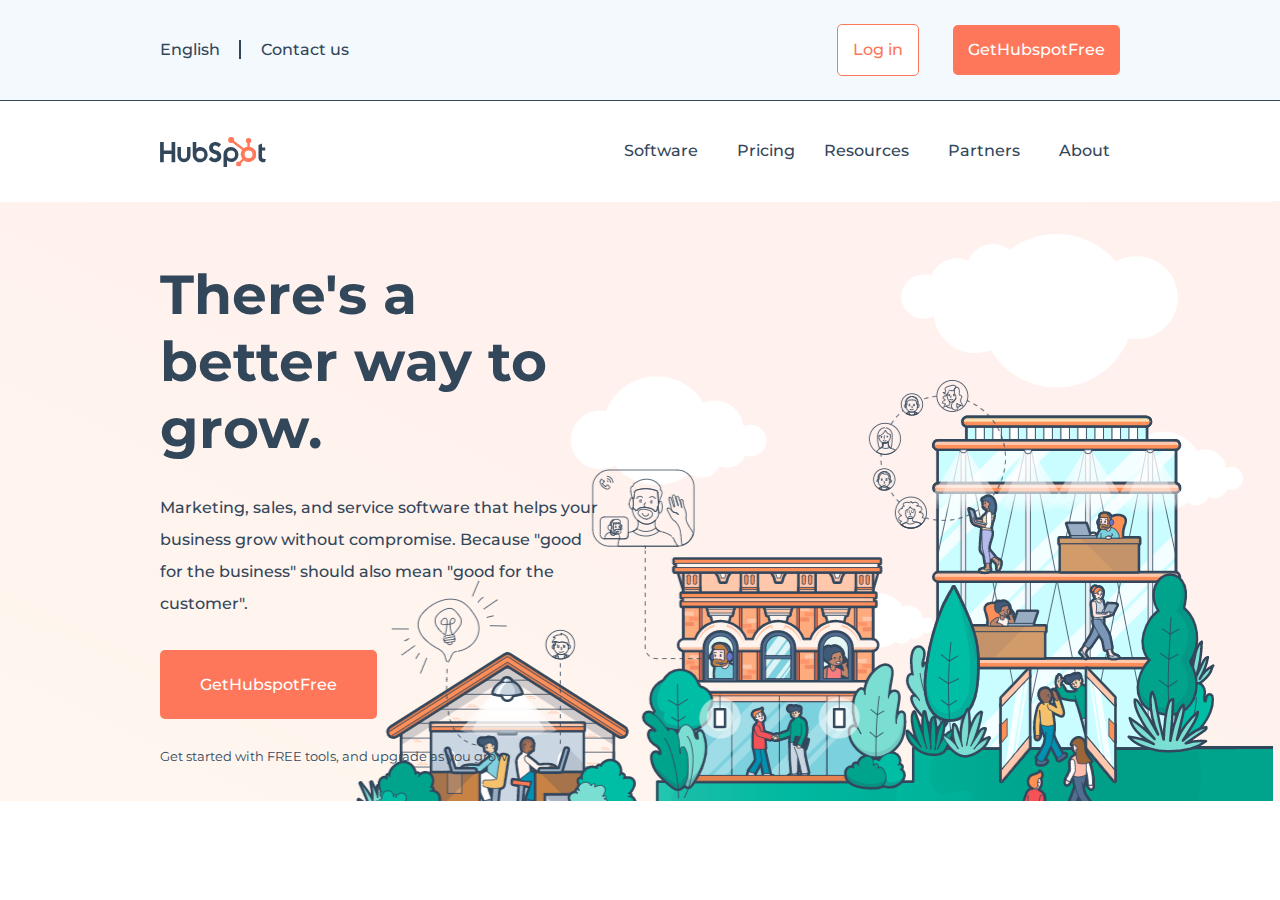
==== index.html @ 51d2eeda "complete jumbotron" ====
<!DOCTYPE html>
<html lang="en">
<head>
    <meta charset="UTF-8">
    <meta http-equiv="X-UA-Compatible" content="IE=edge">

    <!-- Google Fonts -->
    <link rel="preconnect" href="https://fonts.gstatic.com">
    <link href="https://fonts.googleapis.com/css2?family=Montserrat:wght@200;400;500;600;800&display=swap" rel="stylesheet">
    <!-- /Google Fonts -->
    <!-- Special Fonts -->
    <link rel="stylesheet" href="https://cdnjs.cloudflare.com/ajax/libs/font-awesome/5.15.3/css/all.min.css" integrity="sha512-iBBXm8fW90+nuLcSKlbmrPcLa0OT92xO1BIsZ+ywDWZCvqsWgccV3gFoRBv0z+8dLJgyAHIhR35VZc2oM/gI1w==" crossorigin="anonymous" />
    <!-- /Special Fonts -->

    <meta name="viewport" content="width=device-width, initial-scale=1.0">
    <title>Hubspot</title>
    <link rel="stylesheet" href="./assets/css/style.css">
</head>
<body>
    <!-- Site Header -->
    <header>
        <div class="topmenu">
            <div class="topmenu_nav container clearfix">
                <nav id="top_leftmenu">
                    <a href=""><span id="language"><i class="fas fa-globe-europe"></i> English <i class="fas fa-chevron-down"></i></span></a> 
                    <a href=""><span id="contact_us">Contact us</span></a> 
                </nav>

                <nav id="top_rightmenu">
                    <a href="#"><div class="search"><i id="search_icon" class="fas fa-search"></i></div></a> 
                    <a href="#"><div class="login btn_sm">Log in</div></a> 
                    <a href="#"><div class="trial btn_sm">GetHubspotFree</div></a> 
                </nav>
            </div>
        </div>

        <div class="main_menu">
            <div class="mainmenu_nav container clearfix">
                <nav id="logo">
                    <img src="./assets/img/logo.svg" alt="">
                </nav>

                <nav id="main_rightmenu">
                    <ul>
                        <li><a href="#">Software<i id="arrow" class="fas fa-chevron-down"></i></a></li>
                        <li><a href="#">Pricing</a></li>
                        <li><a href="#">Resources<i id="arrow" class="fas fa-chevron-down"></i></a></li>
                        <li><a href="#">Partners<i id="arrow" class="fas fa-chevron-down"></i></a></li>
                        <li><a href="#">About<i id="arrow" class="fas fa-chevron-down"></i></a></li>
                    </ul>
                </nav>
            </div>
        </div>

        <div class="jumbotron">
            <section class="jumbotron_section container">
                <div class="jumbotron_text">
                    <h1>There's a better way to grow.</h1>
                    <p class="fw_500">Marketing, sales, and service software that helps your business grow without compromise. Because "good for the business" should also mean "good for the customer".</p>
                    <a href="#"><div class="trial_btn btn_big">GetHubspotFree</div></a>
                    <div class="trial_text">Get started with FREE tools, and upgrade as you grow.</div> 
                </div>
            </section>
            
        </div>

    </header>
    <!-- /Site Header -->

    <!-- Site Main Content -->
    <main>

    </main>
    <!-- Site Main Content -->

    <!-- Site Footer -->
    <footer>

    </footer>
    <!-- /Site Footer -->

</body>
</html>
---- assets/css/style.css ----
/* Common Rules */

*{
    box-sizing: border-box;
    margin: 0;
    padding: 0;
    font-family: 'Montserrat', sans-serif;
    color: #33475b;
}

p{
    line-height: 2rem;
}

/* Utility Rules */

.clearfix::after{
    content:"";
    display: table;
    clear: both;
}

.container{
    width: 75%;
    margin: auto;
}

.btn_sm{
    border-radius: 5px;
    background-color: #fe775a;
    color: white;
    padding: 10px 15px;
    line-height: 30px;
}

.btn_big{
    border-radius: 5px;
    background-color: #fe775a;
    color: white;
    font-weight: 500;
    padding: 25px 40px;
    display: inline-block;
}

.mtb_20{
    margin: 20px 0;
}

.fw_500{
    font-weight: 500;
}
/* Header */
.topmenu{
    line-height: 100px;
    background-color: #f4f9fd;
    font-weight: 500;
    border-bottom: 1px solid #33475b;
}

.topmenu_nav nav{
    width: 50%;
    float: left;
}

#language{
    padding-right: 15px;
}

#contact_us{
    border-left: 2px solid #33475b;
    padding-left: 20px;
}

.login{
    background-color: white;
    border: 1px solid #fe775a;
    color: #fe775a;
}

#top_leftmenu a{
    text-decoration: none;
}

#search_icon{
    color: #00a4bd;
}

#top_rightmenu > a{
    display: inline-block;
    margin-left: 30px;
    text-decoration: none;
}

#top_rightmenu{
    text-align: right;
}


.main_menu{
    line-height: 100px;
    font-weight: 500;
}
#logo{
    width:30%;
    float: left;
}
#main_rightmenu{
    text-align: right;
    width: 70%;
    float: left;
}

#logo > img {
    vertical-align: middle;
}

#main_rightmenu > ul > li{
    list-style-type: none;
    display: inline-block;
}

#main_rightmenu > ul > li a{
    text-decoration: none;
    margin-left: 25px;
}

#arrow{
    margin-left: 10px;
}


.jumbotron{
    height: 600px;
    background-image: url('../img/jumbotron.png');
    background-position: 105% 0;
    background-repeat: no-repeat;
    background-color: #fff2ee;
    position: relative
}

.jumbotron_text{
    width: 35%;
    position: absolute;
    top: 10%;
}

h1{
    font-size: 55px;
    margin-bottom: 30px;
}

.trial_btn{
    margin: 30px 0;
}

.trial_text{
    font-size: 0.8rem;
    font-weight: 400;
}

/* Main */

/* Footer */
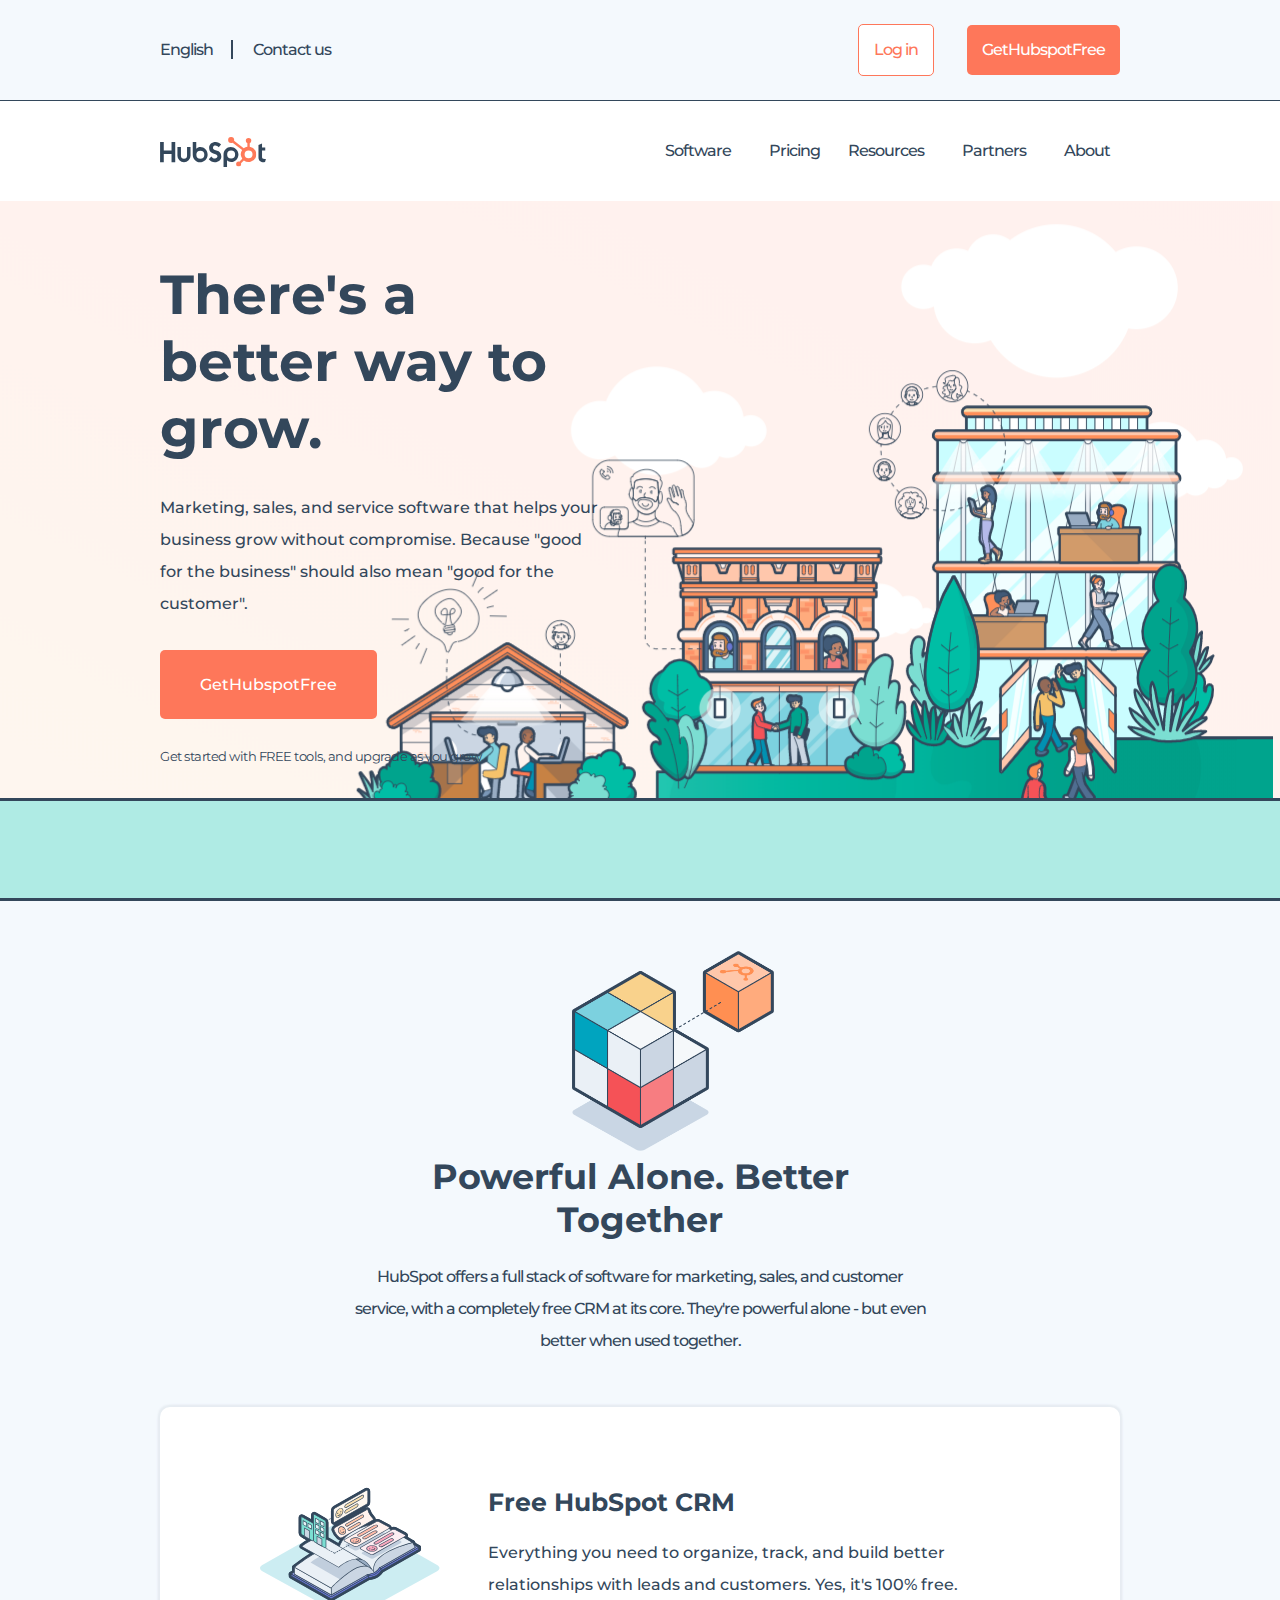
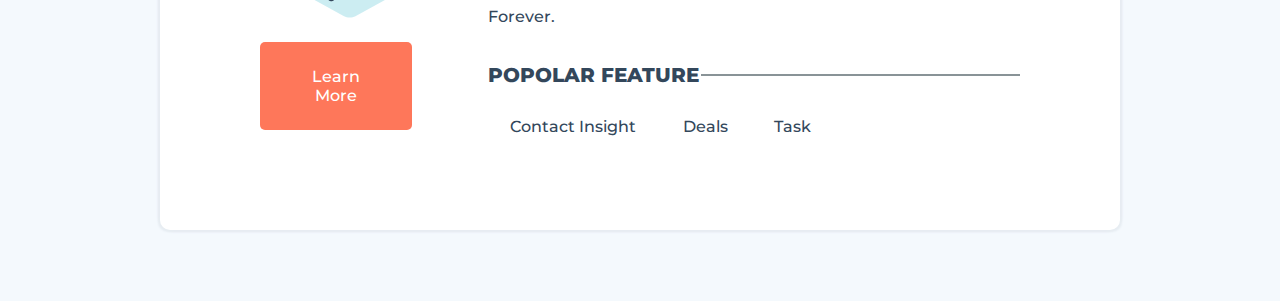
==== commit 63320bcf: "Complete CRM section" ====
--- a/index.html
+++ b/index.html
@@ -19,28 +19,28 @@
 <body>
     <!-- Site Header -->
     <header>
-        <div class="topmenu">
+        <nav class="topmenu fw_500 ls_-1">
             <div class="topmenu_nav container clearfix">
-                <nav id="top_leftmenu">
+                <div id="top_leftmenu">
                     <a href=""><span id="language"><i class="fas fa-globe-europe"></i> English <i class="fas fa-chevron-down"></i></span></a> 
                     <a href=""><span id="contact_us">Contact us</span></a> 
-                </nav>
+                </div>
 
-                <nav id="top_rightmenu">
+                <div id="top_rightmenu">
                     <a href="#"><div class="search"><i id="search_icon" class="fas fa-search"></i></div></a> 
                     <a href="#"><div class="login btn_sm">Log in</div></a> 
                     <a href="#"><div class="trial btn_sm">GetHubspotFree</div></a> 
-                </nav>
+                </div>
             </div>
-        </div>
+        </nav>
 
-        <div class="main_menu">
+        <nav class="main_menu">
             <div class="mainmenu_nav container clearfix">
-                <nav id="logo">
-                    <img src="./assets/img/logo.svg" alt="">
-                </nav>
+                <div id="logo">
+                    <a href=""><img src="./assets/img/logo.svg" alt=""></a> 
+                </div>
 
-                <nav id="main_rightmenu">
+                <div id="main_rightmenu">
                     <ul>
                         <li><a href="#">Software<i id="arrow" class="fas fa-chevron-down"></i></a></li>
                         <li><a href="#">Pricing</a></li>
@@ -48,9 +48,9 @@
                         <li><a href="#">Partners<i id="arrow" class="fas fa-chevron-down"></i></a></li>
                         <li><a href="#">About<i id="arrow" class="fas fa-chevron-down"></i></a></li>
                     </ul>
-                </nav>
+                </div>
             </div>
-        </div>
+        </nav>
 
         <div class="jumbotron">
             <section class="jumbotron_section container">
@@ -61,15 +61,38 @@
                     <div class="trial_text">Get started with FREE tools, and upgrade as you grow.</div> 
                 </div>
             </section>
-            
         </div>
-
+        <div id="separator"></div>
     </header>
     <!-- /Site Header -->
 
     <!-- Site Main Content -->
-    <main>
+    <main class="clearfix">
+        <section id="top_maincontent" class="container">
+            <img src="./assets/img/cube.webp" alt="cubi">
+            <h2>Powerful Alone. Better Together</h2>
+            <p class="fw_500 mtb_20 ls_-1">HubSpot offers a full stack of software for marketing, sales, and customer service, with a completely free CRM at its core. They're powerful alone - but even better when used together.</p>
+        </section>
 
+        <section id="crm" class="container clearfix mtb_50 box_shadow">
+            <div id="left_crm">
+                <img src="./assets/img/book.svg" alt="">
+                <div class="btn_big mtb_20">Learn More</div>
+            </div>
+            <div id="right_crm">
+                <h3>Free HubSpot CRM</h3>
+                <p class="mtb_20 fw_500">Everything you need to organize, track, and build better relationships with leads and customers. Yes, it's 100% free. Forever.</p>
+                <div id="popolar_feature" class="clearfix">
+                    <span id="popolar_text">popolar feature</span>
+                    <div id="popolar_line"></div>
+                </div>
+                <ul>
+                    <li class="checkbox">Contact Insight</li>
+                    <li class="checkbox">Deals</li>
+                    <li class="checkbox">Task</li>
+                </ul>
+            </div>
+        </section>
     </main>
     <!-- Site Main Content -->
 
--- a/assets/css/style.css
+++ b/assets/css/style.css
@@ -43,21 +43,59 @@
 }
 
 .mtb_20{
-    margin: 20px 0;
+    margin: 20px auto;
+}
+
+.mtb_50{
+    margin: 50px auto;
 }
 
 .fw_500{
     font-weight: 500;
 }
+
+.ls_-1{
+    letter-spacing: -1px;
+}
+
+.box_shadow{
+    box-shadow: 2px 2px 2px #e7edf2,
+                -2px -2px 2px #e7edf2,
+                2px -2px 2px #e7edf2,
+                -2px 2px 2px #e7edf2;
+}
+
+h1{
+    font-size: 55px;
+    margin-bottom: 30px;
+}
+
+h2{
+    font-size: 35px;
+}
+
+h3{
+    font-size: 25px;
+}
+
+.trial_btn{
+    margin: 30px 0;
+}
+
+.trial_text{
+    font-size: 0.8rem;
+    font-weight: 400;
+    letter-spacing: -0.5px;
+}
+
 /* Header */
 .topmenu{
     line-height: 100px;
     background-color: #f4f9fd;
-    font-weight: 500;
     border-bottom: 1px solid #33475b;
 }
 
-.topmenu_nav nav{
+.topmenu_nav > div{
     width: 50%;
     float: left;
 }
@@ -99,6 +137,7 @@
 .main_menu{
     line-height: 100px;
     font-weight: 500;
+    letter-spacing: -1px;
 }
 #logo{
     width:30%;
@@ -110,7 +149,7 @@
     float: left;
 }
 
-#logo > img {
+#logo > a > img {
     vertical-align: middle;
 }
 
@@ -132,10 +171,11 @@
 .jumbotron{
     height: 600px;
     background-image: url('../img/jumbotron.png');
-    background-position: 105% 0;
+    background-position: 105% 10%;
     background-repeat: no-repeat;
     background-color: #fff2ee;
-    position: relative
+    position: relative;
+    border-bottom: 3px solid #33475b;
 }
 
 .jumbotron_text{
@@ -144,20 +184,84 @@
     top: 10%;
 }
 
-h1{
-    font-size: 55px;
-    margin-bottom: 30px;
-}
-
-.trial_btn{
-    margin: 30px 0;
-}
-
-.trial_text{
-    font-size: 0.8rem;
-    font-weight: 400;
+#separator{
+    height: 100px;
+    background-color: #afebe4;
+    border-bottom: 3px solid #33475b;
 }
 
 /* Main */
-
+main{
+    background-color: #f4f9fd;
+    height: 1000px;
+    padding: 50px 0;
+}
+
+#top_maincontent{
+    text-align:center;
+    width: 45%;
+}
+
+#top_maincontent img{
+    height: 200px;
+}
+#crm{
+    background-color: white;
+    border-radius: 10px;
+    padding: 80px 100px;
+}
+
+#left_crm{
+    width: 20%;
+    text-align: center;
+    float: left;
+}
+
+#left_crm img{
+    width: 180px;
+}
+
+#right_crm{
+    width: 70%;
+    float: left;
+    margin-left: 10%;
+}
+
+#popolar_feature{
+    position: relative;
+    margin-top: 30px;
+}
+
+#popolar_text{
+    width: 40%;
+    float: left;
+    text-transform: uppercase;
+    font-weight: 800;
+    font-size: 20px;
+}
+
+#popolar_line{
+    width: 60%;
+    position: absolute;
+    right: 0;
+    top: 50%;
+    transform: translateY(-50%);
+    border-bottom: 2px solid #899397;
+}
+
+#right_crm > ul > li{
+    display: inline-block;
+    list-style-type: none;
+    margin: 30px 20px 0 0;
+    font-weight: 500;
+}
+
+
+.checkbox::before{
+    content:"\f058";
+    font-family: "Font Awesome 5 Free";
+    font-weight: 900;
+    color: #fe775a;
+    margin-right: 10px;
+}
 /* Footer */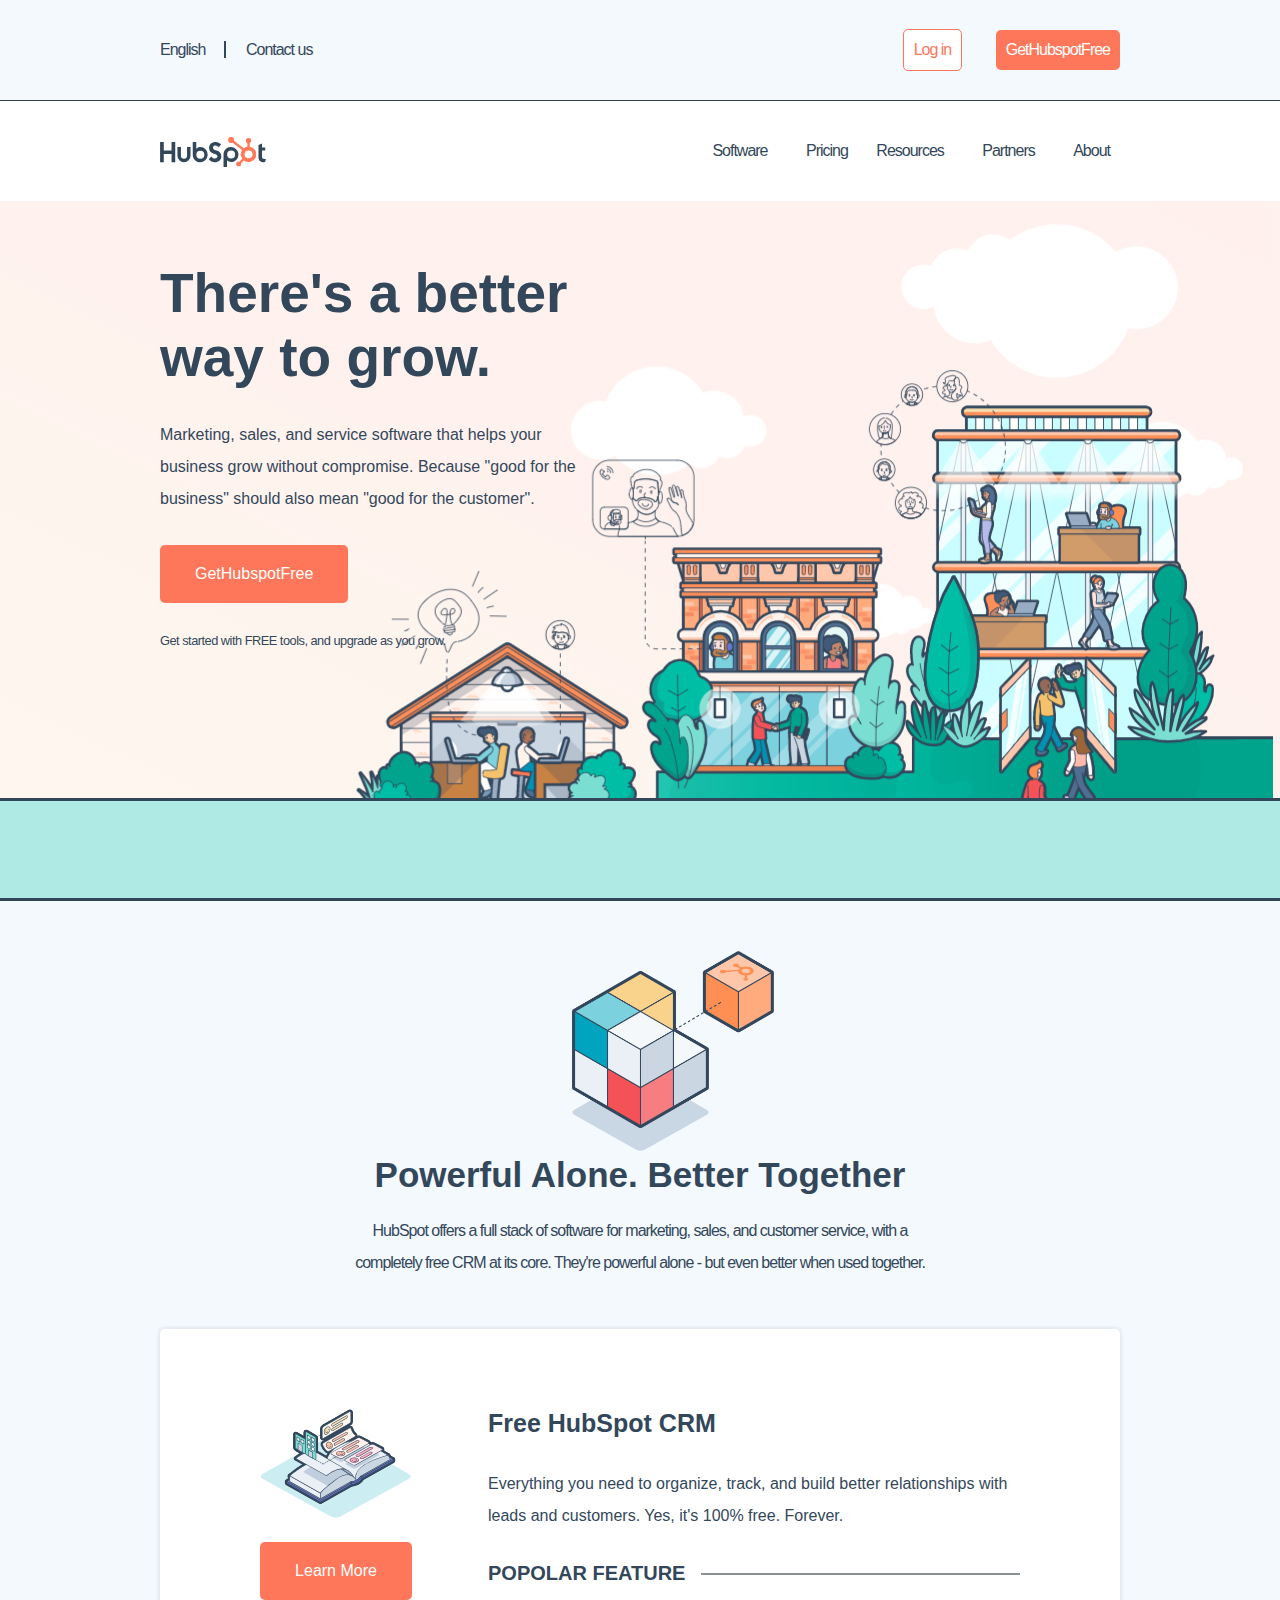
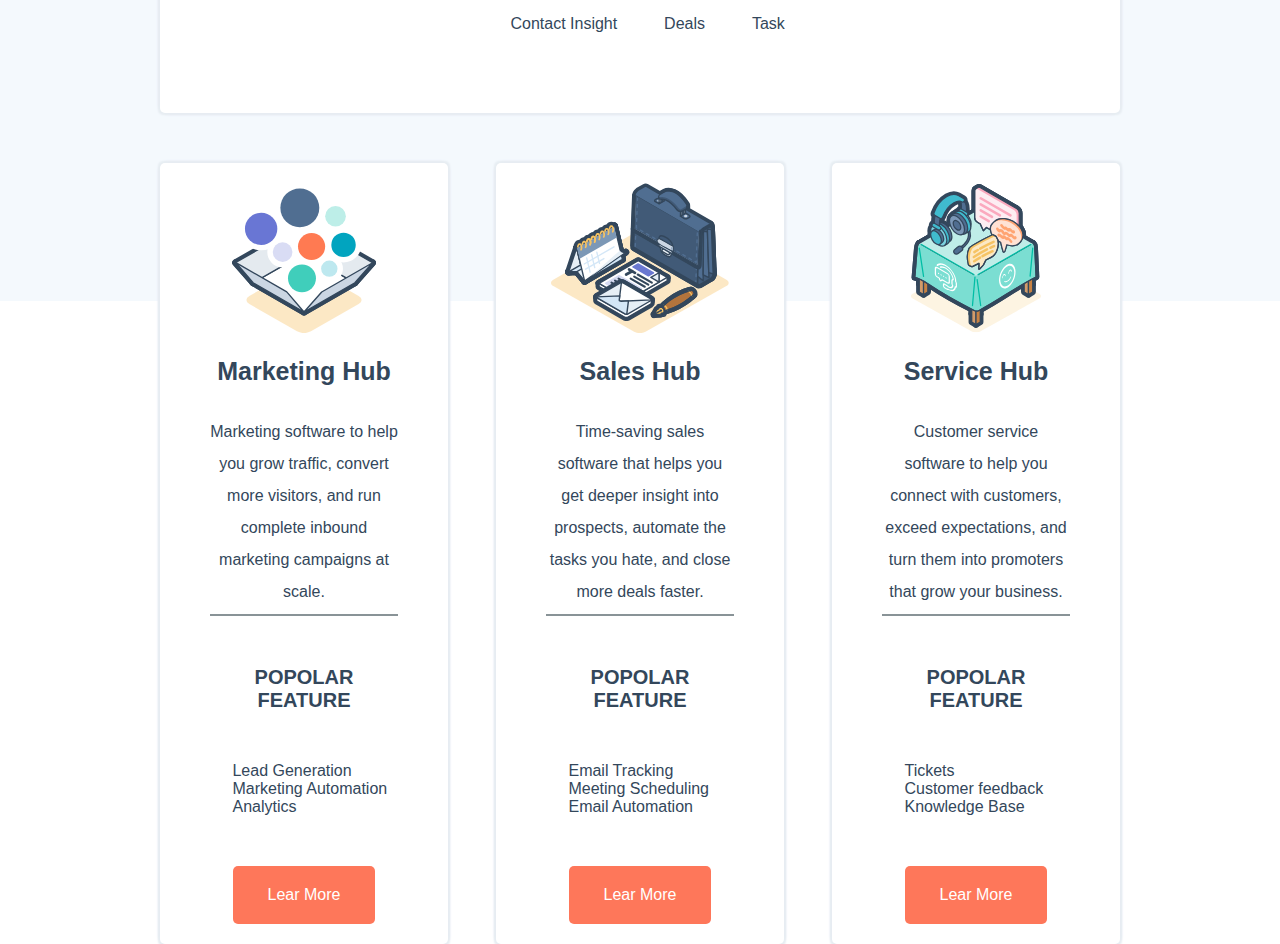
==== commit de8e43e5: "Complete CRM features" ====
--- a/index.html
+++ b/index.html
@@ -15,6 +15,7 @@
     <meta name="viewport" content="width=device-width, initial-scale=1.0">
     <title>Hubspot</title>
     <link rel="stylesheet" href="./assets/css/style.css">
+    <link rel="icon" href="./assets/img/HubSpot-Inversed-Favicon.webp" />
 </head>
 <body>
     <!-- Site Header -->
@@ -83,14 +84,53 @@
                 <h3>Free HubSpot CRM</h3>
                 <p class="mtb_20 fw_500">Everything you need to organize, track, and build better relationships with leads and customers. Yes, it's 100% free. Forever.</p>
                 <div id="popolar_feature" class="clearfix">
-                    <span id="popolar_text">popolar feature</span>
-                    <div id="popolar_line"></div>
+                    <div id="popolar_text" class="popolar_text_style">popolar feature</div>                    <div id="popolar_line"></div>
                 </div>
                 <ul>
                     <li class="checkbox">Contact Insight</li>
                     <li class="checkbox">Deals</li>
                     <li class="checkbox">Task</li>
                 </ul>
+            </div>
+        </section>
+
+        <section id="crm_features" class="container clearfix">
+            <div class="column3 box_shadow">
+                <img src="./assets/img/buble.svg" alt="">
+                <h3>Marketing Hub</h3>
+                <p class="fw_500">Marketing software to help you grow traffic, convert more visitors, and run complete inbound marketing campaigns at scale.</p>
+                <div class="popolar_text_style mtb_50">popolar feature</div>
+                <ul>
+                    <li class="checkbox">Lead Generation</li>
+                    <li class="checkbox">Marketing Automation</li>
+                    <li class="checkbox">Analytics</li>
+                </ul>
+                <div class="btn_big mt_50">Lear More</div>
+            </div>
+
+            <div class="column3 box_shadow">
+                <img src="./assets/img/office.svg" alt="">
+                <h3>Sales Hub</h3>
+                <p class="fw_500">Time-saving sales software that helps you get deeper insight into prospects, automate the tasks you hate, and close more deals faster.</p>
+                <div class="popolar_text_style mtb_50">popolar feature</div>
+                <ul>
+                    <li class="checkbox">Email Tracking</li>
+                    <li class="checkbox">Meeting Scheduling</li>
+                    <li class="checkbox">Email Automation</li>
+                </ul>
+                <div class="btn_big mt_50">Lear More</div>
+
+            </div><div class="column3 box_shadow">
+                <img src="./assets/img/table.svg" alt="">
+                <h3>Service Hub</h3>
+                <p class="fw_500">Customer service software to help you connect with customers, exceed expectations, and turn them into promoters that grow your business.</p>
+                <div class="popolar_text_style mtb_50">popolar feature</div>
+                <ul>
+                    <li class="checkbox">Tickets</li>
+                    <li class="checkbox">Customer feedback</li>
+                    <li class="checkbox">Knowledge Base</li>
+                </ul>
+                <div class="btn_big mt_50">Lear More</div>
             </div>
         </section>
     </main>
--- a/assets/css/style.css
+++ b/assets/css/style.css
@@ -4,12 +4,13 @@
     box-sizing: border-box;
     margin: 0;
     padding: 0;
-    font-family: 'Montserrat', sans-serif;
+    font-family: Arial, Helvetica, sans-serif;
     color: #33475b;
 }
 
 p{
     line-height: 2rem;
+    font-weight: 400;
 }
 
 /* Utility Rules */
@@ -29,8 +30,8 @@
     border-radius: 5px;
     background-color: #fe775a;
     color: white;
-    padding: 10px 15px;
-    line-height: 30px;
+    padding: 10px;
+    line-height: 20px;
 }
 
 .btn_big{
@@ -38,7 +39,7 @@
     background-color: #fe775a;
     color: white;
     font-weight: 500;
-    padding: 25px 40px;
+    padding: 20px 35px;
     display: inline-block;
 }
 
@@ -48,6 +49,10 @@
 
 .mtb_50{
     margin: 50px auto;
+}
+
+.mt_50{
+    margin-top: 50px;
 }
 
 .fw_500{
@@ -76,6 +81,7 @@
 
 h3{
     font-size: 25px;
+    margin-bottom: 30px;
 }
 
 .trial_btn{
@@ -86,6 +92,14 @@
     font-size: 0.8rem;
     font-weight: 400;
     letter-spacing: -0.5px;
+}
+
+.checkbox::before{
+    content:"\f058";
+    font-family: "Font Awesome 5 Free";
+    font-weight: 900;
+    color: #fe775a;
+    margin-right: 10px;
 }
 
 /* Header */
@@ -207,7 +221,7 @@
 }
 #crm{
     background-color: white;
-    border-radius: 10px;
+    border-radius: 5px;
     padding: 80px 100px;
 }
 
@@ -218,7 +232,7 @@
 }
 
 #left_crm img{
-    width: 180px;
+    width: 150px;
 }
 
 #right_crm{
@@ -235,6 +249,9 @@
 #popolar_text{
     width: 40%;
     float: left;
+}
+
+.popolar_text_style{
     text-transform: uppercase;
     font-weight: 800;
     font-size: 20px;
@@ -256,12 +273,33 @@
     font-weight: 500;
 }
 
-
-.checkbox::before{
-    content:"\f058";
-    font-family: "Font Awesome 5 Free";
-    font-weight: 900;
-    color: #fe775a;
-    margin-right: 10px;
-}
+.column3{
+    width: 30%;
+    background-color: white;
+    float: left;
+    border-radius: 5px;
+    padding: 20px 50px;
+    text-align: center;
+}
+
+.column3:nth-child(2){
+    margin: 0 5%;
+}
+
+.column3 img {
+    height: 150px;
+    margin-bottom: 20px;
+}
+
+.column3 p {
+    height: 200px;
+    vertical-align: top;
+    border-bottom: 2px solid #899397;
+}
+
+.column3 > ul > li{
+    list-style-type: none;
+    text-align: left;
+}
+
 /* Footer */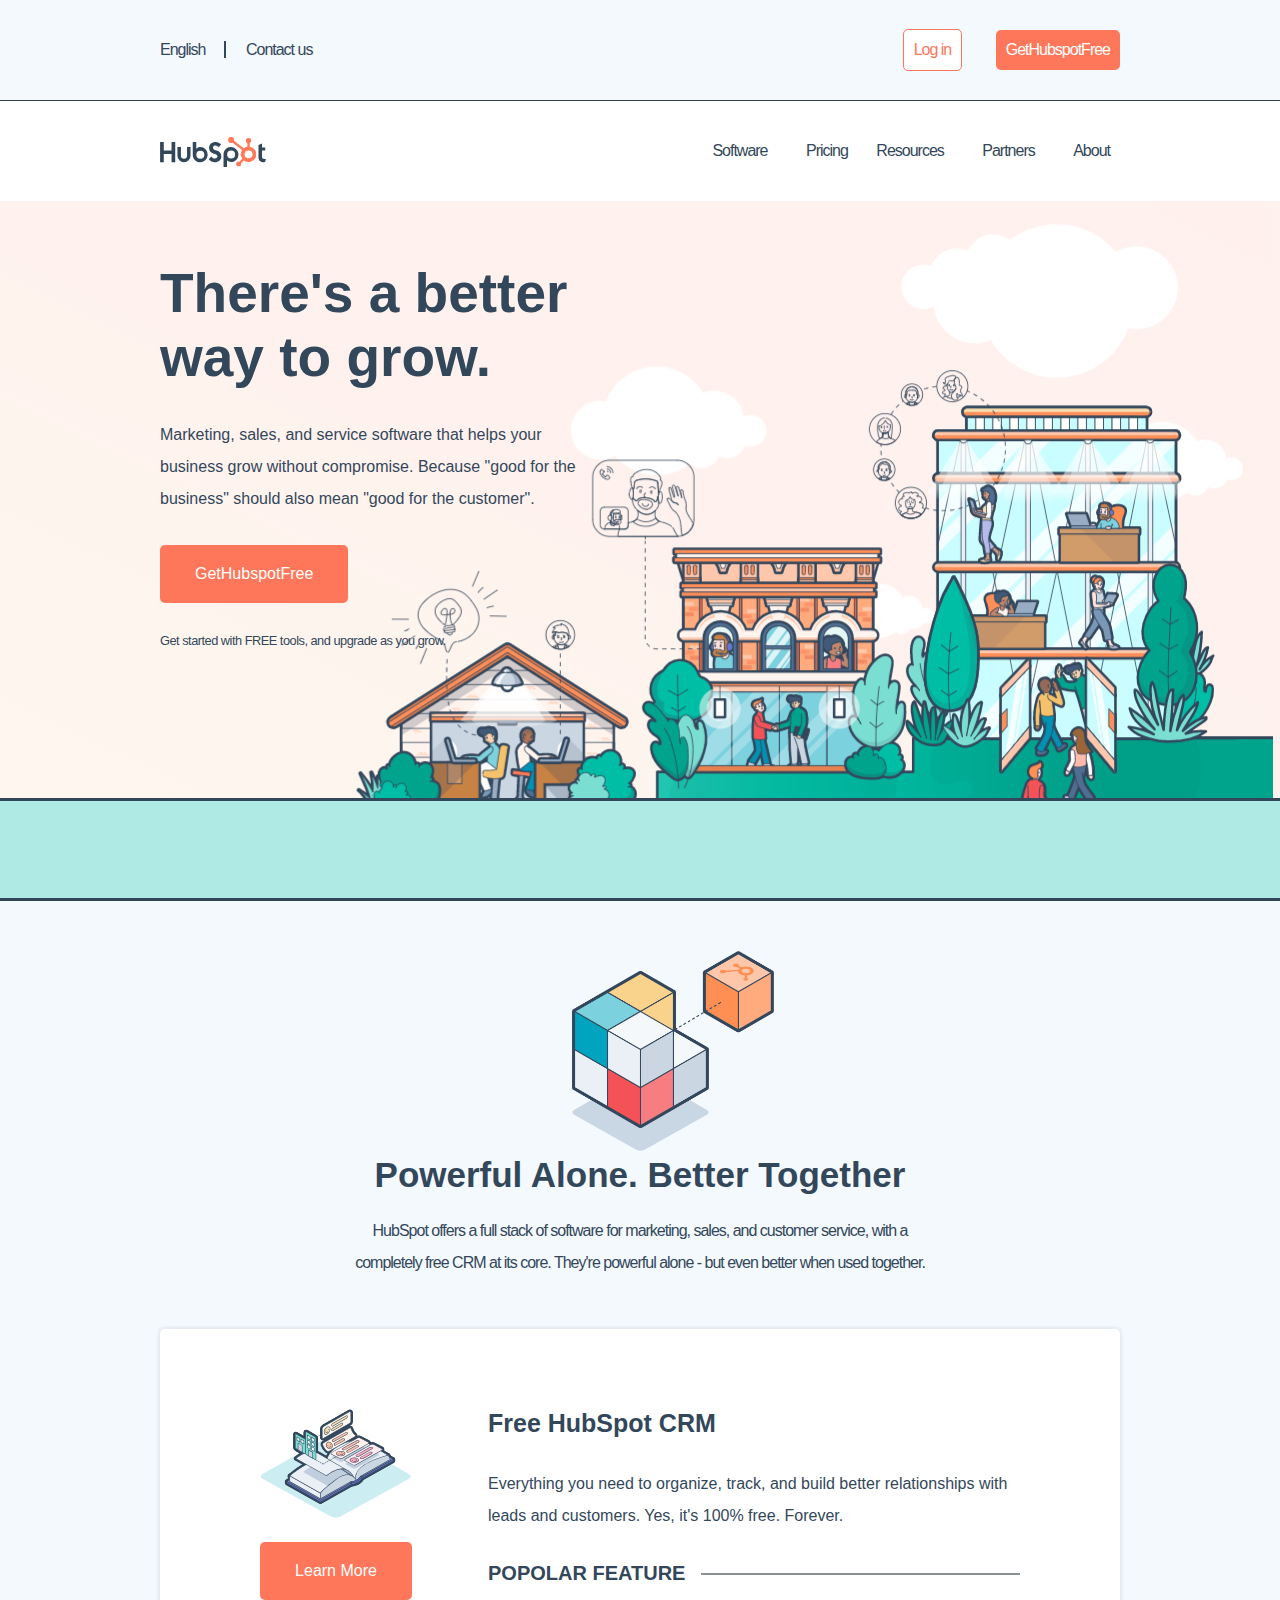
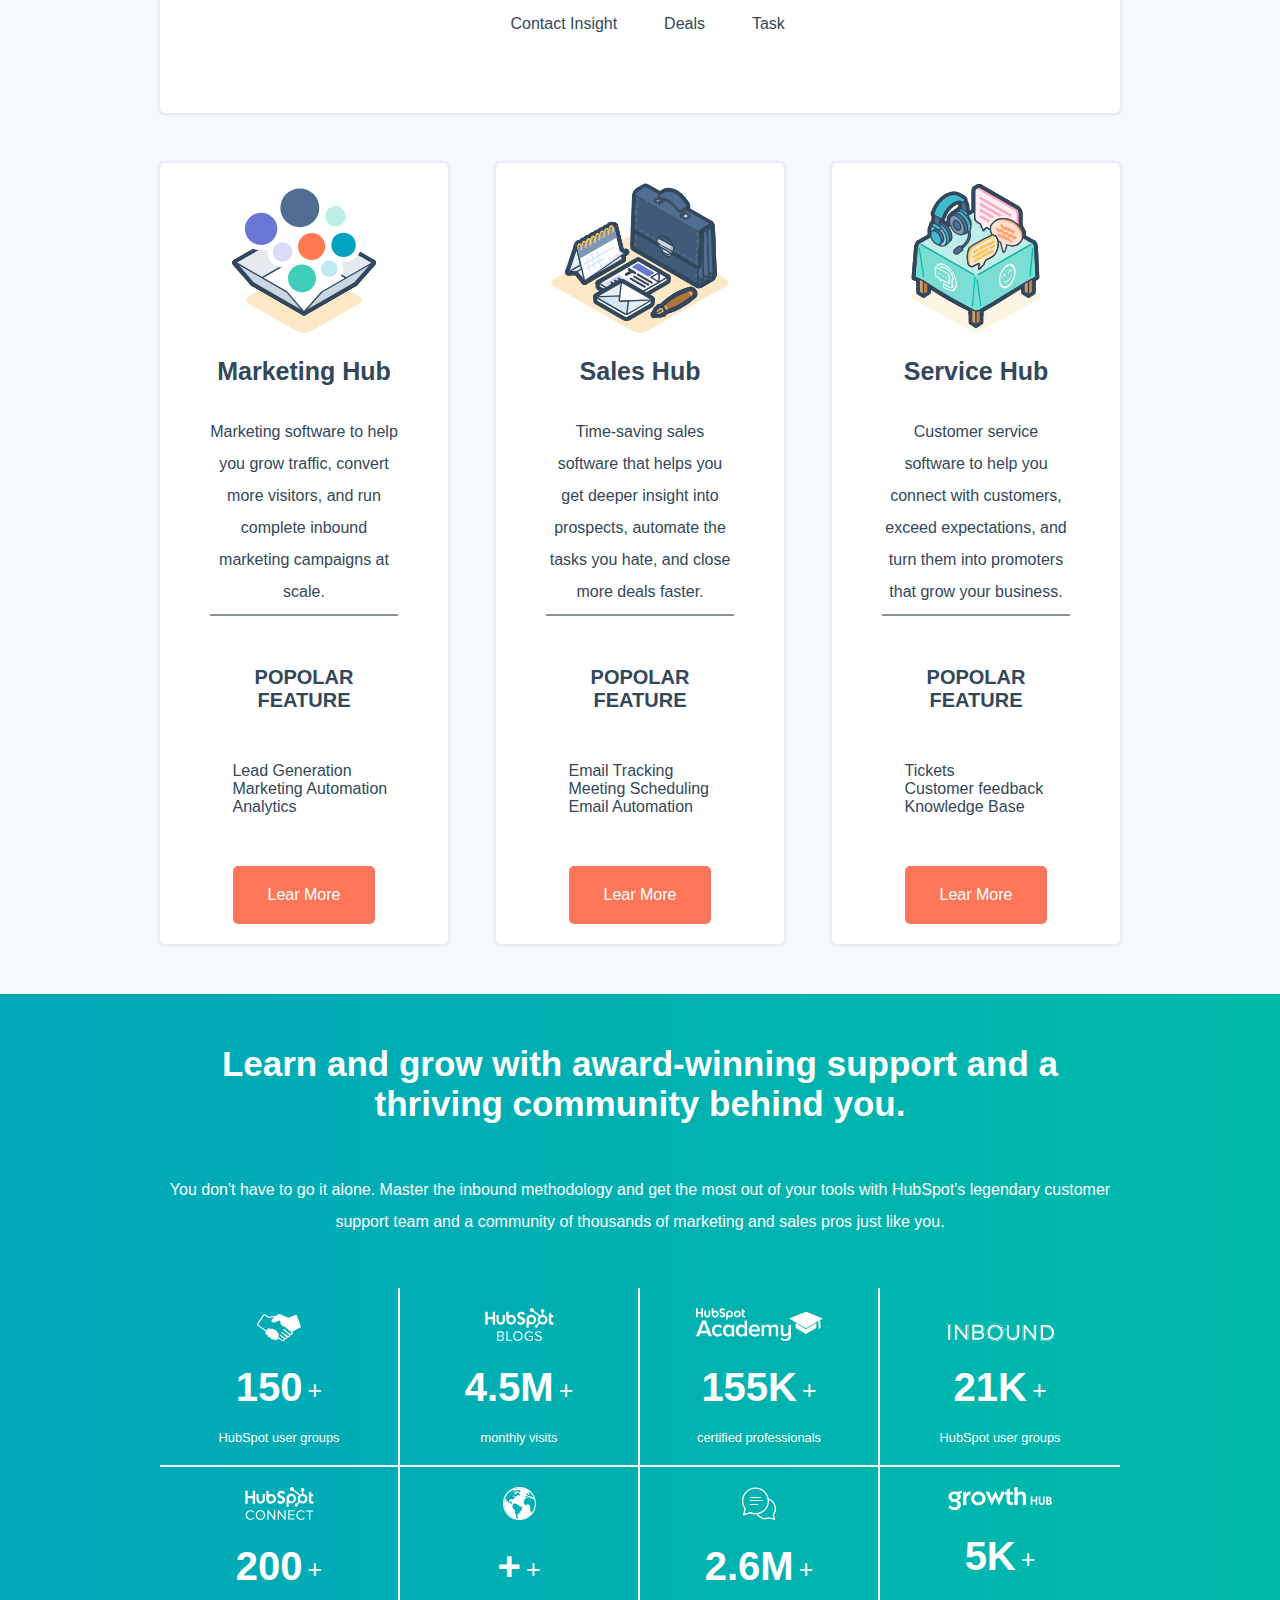
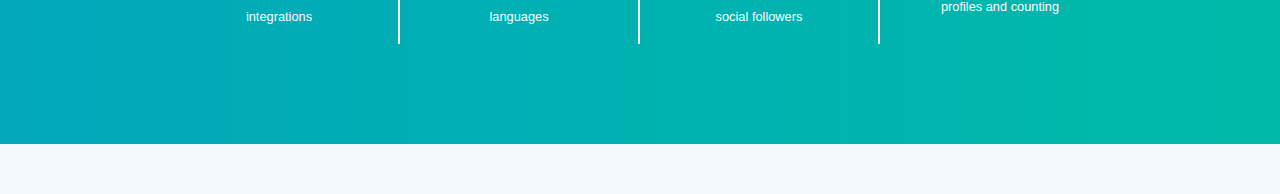
==== commit d50808eb: "Complete blu section" ====
--- a/index.html
+++ b/index.html
@@ -94,7 +94,8 @@
             </div>
         </section>
 
-        <section id="crm_features" class="container clearfix">
+        <!-- Sezione 3 colonne -->
+        <section id="crm_features" class="container clearfix mtb_20">
             <div class="column3 box_shadow">
                 <img src="./assets/img/buble.svg" alt="">
                 <h3>Marketing Hub</h3>
@@ -133,6 +134,68 @@
                 <div class="btn_big mt_50">Lear More</div>
             </div>
         </section>
+        <!-- /Sezione 3 colonne -->
+
+        <!-- Sezione sfondo blu -->
+        <section id="blu_section" class="clearfix mt_50">
+            <div class="container">
+                <h2>Learn and grow with award-winning support and a thriving community behind you.</h2>
+                <p class="mtb_50">You don't have to go it alone. Master the inbound methodology and get the most out of your tools with HubSpot's legendary customer support team and a community of thousands of marketing and sales pros just like you.</p>
+                
+                <section id="datas_row1" class="clearfix">
+                    <div>
+                        <img src="./assets/img/hands.svg" alt="">
+                        <span class="big_text mtb_20">150</span>
+                        <span class="small_text">HubSpot user groups</span>
+                    </div>
+
+                    <div>
+                        <img src="./assets/img/blogs.svg" alt="">
+                        <span class="big_text mtb_20">4.5M</span>
+                        <span class="small_text">monthly visits</span>
+                    </div>
+
+                    <div>
+                        <img src="./assets/img/academy.svg" alt="">
+                        <span class="big_text mtb_20">155K</span>
+                        <span class="small_text">certified professionals</span>
+                    </div>
+
+                    <div>
+                        <img src="./assets/img/inbound.svg" alt="">
+                        <span class="big_text mtb_20">21K</span>
+                        <span class="small_text">HubSpot user groups</span>
+                    </div>
+                </section>
+
+                <section id="datas_row2" class="clearfix">
+                    <div>
+                        <img src="./assets/img/connect.svg" alt="">
+                        <span class="big_text mtb_20">200</span>
+                        <span class="small_text">integrations</span>
+                    </div>
+
+                    <div>
+                        <img src="./assets/img/globe.svg" alt="">
+                        <span class="big_text mtb_20">+</span>
+                        <span class="small_text">languages</span>
+                    </div>
+
+                    <div>
+                        <img src="./assets/img/followers.svg" alt="">
+                        <span class="big_text mtb_20">2.6M</span>
+                        <span class="small_text">social followers</span>
+                    </div>
+
+                    <div>
+                        <img src="./assets/img/growth.svg" alt="">
+                        <span class="big_text mtb_20">5K</span>
+                        <span class="small_text">profiles and counting</span>
+                    </div>
+                </section>
+            </div>
+        </section>
+        <!-- /Sezione sfondo blu -->
     </main>
     <!-- Site Main Content -->
 
--- a/assets/css/style.css
+++ b/assets/css/style.css
@@ -207,7 +207,6 @@
 /* Main */
 main{
     background-color: #f4f9fd;
-    height: 1000px;
     padding: 50px 0;
 }
 
@@ -302,4 +301,52 @@
     text-align: left;
 }
 
+
+#blu_section{
+    background: linear-gradient(90deg, rgba(0, 168, 186, 1), rgba(0, 186, 169, 1));
+    text-align: center;
+    padding: 50px 0 100px 0;
+}
+
+#blu_section h2, #blu_section p, #blu_section span{
+    color: white;
+}
+
+#blu_section span{
+    display: block;
+}
+
+#datas_row1 > div, #datas_row2 > div{
+    width: calc(100%/4);
+    float: left;
+    padding: 20px 0;
+}
+
+#datas_row1 > div{
+    border-bottom: 2px solid white;
+}
+
+#datas_row1 > div:not(:last-child), #datas_row2 > div:not(:last-child){
+    border-right: 2px solid white;
+}
+
+.big_text{
+    font-size: 40px;
+    font-weight: 600;
+}
+
+.small_text{
+    font-size: 0.8rem;
+}
+
+.big_text::after{
+    content: "+";
+    font-size: 25px;
+    font-weight: 400;
+    margin-left: 5px;
+    vertical-align: middle;
+}
+
+
+
 /* Footer */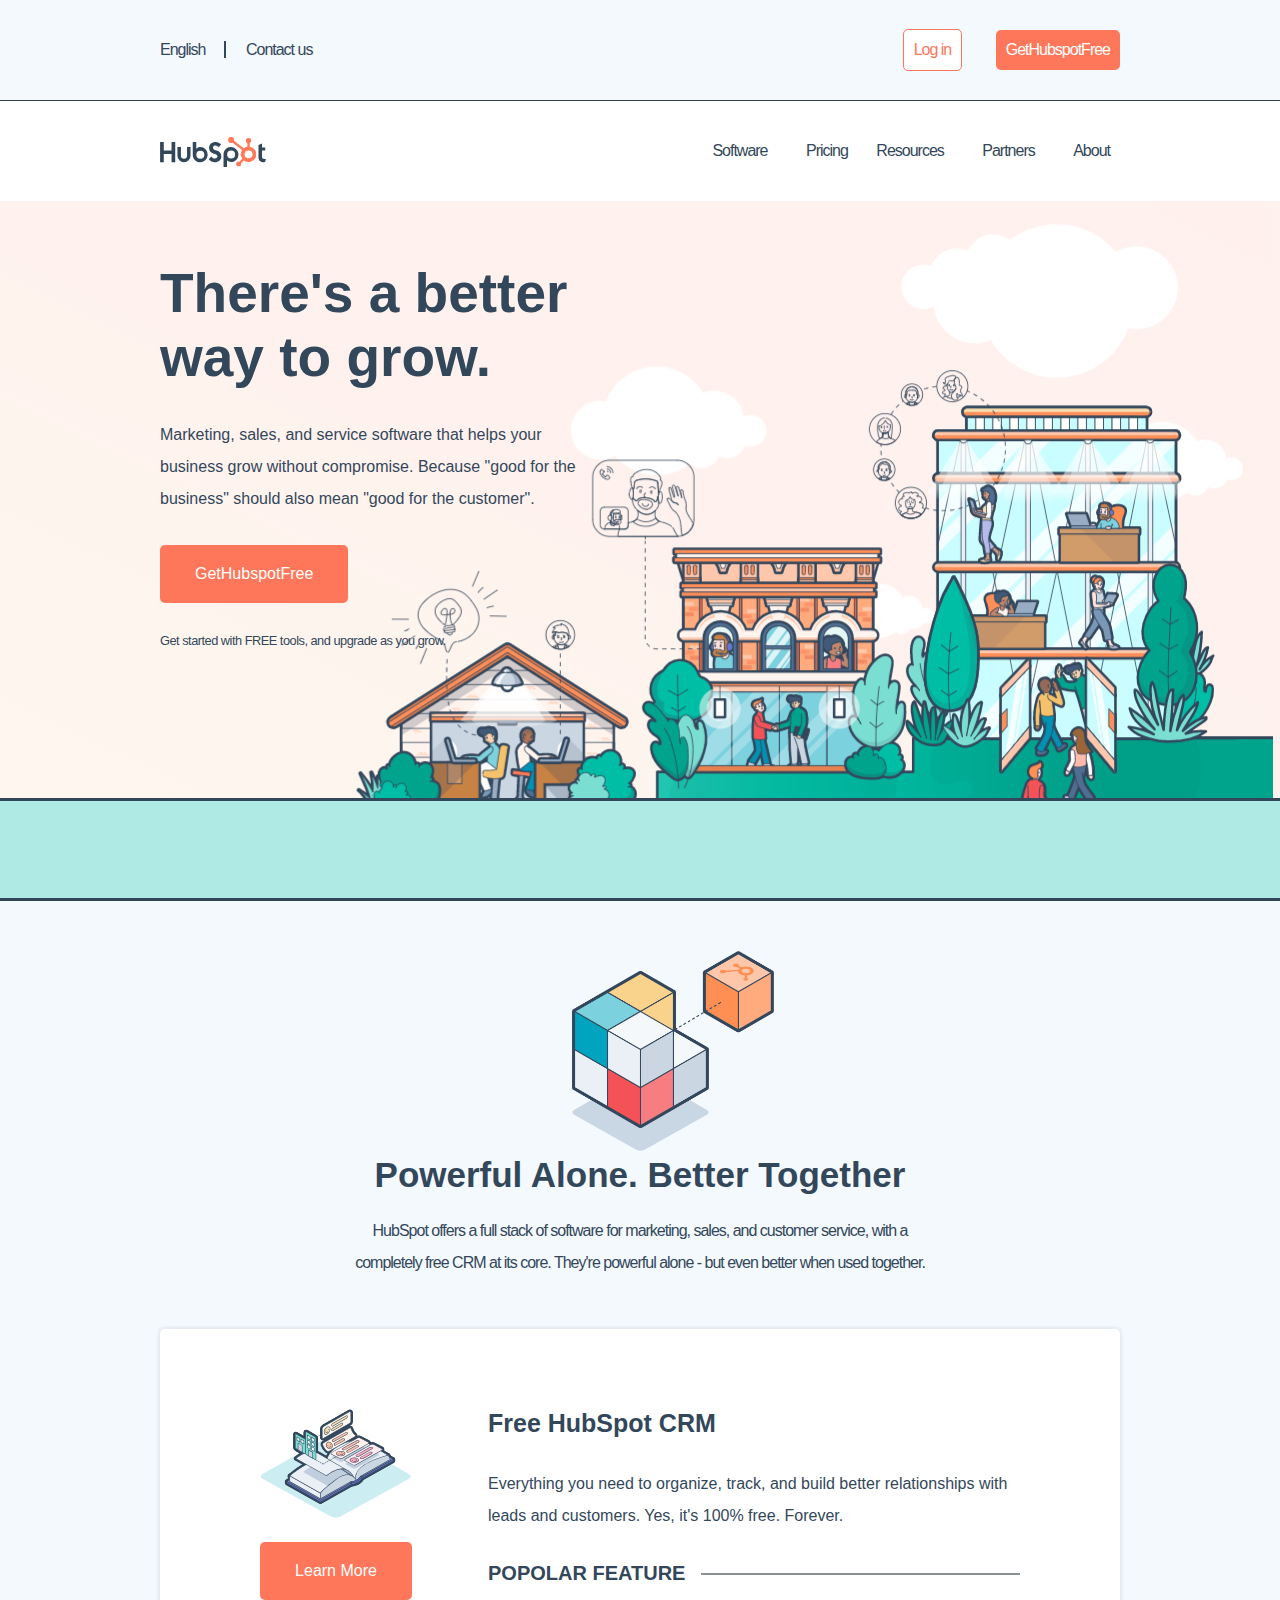
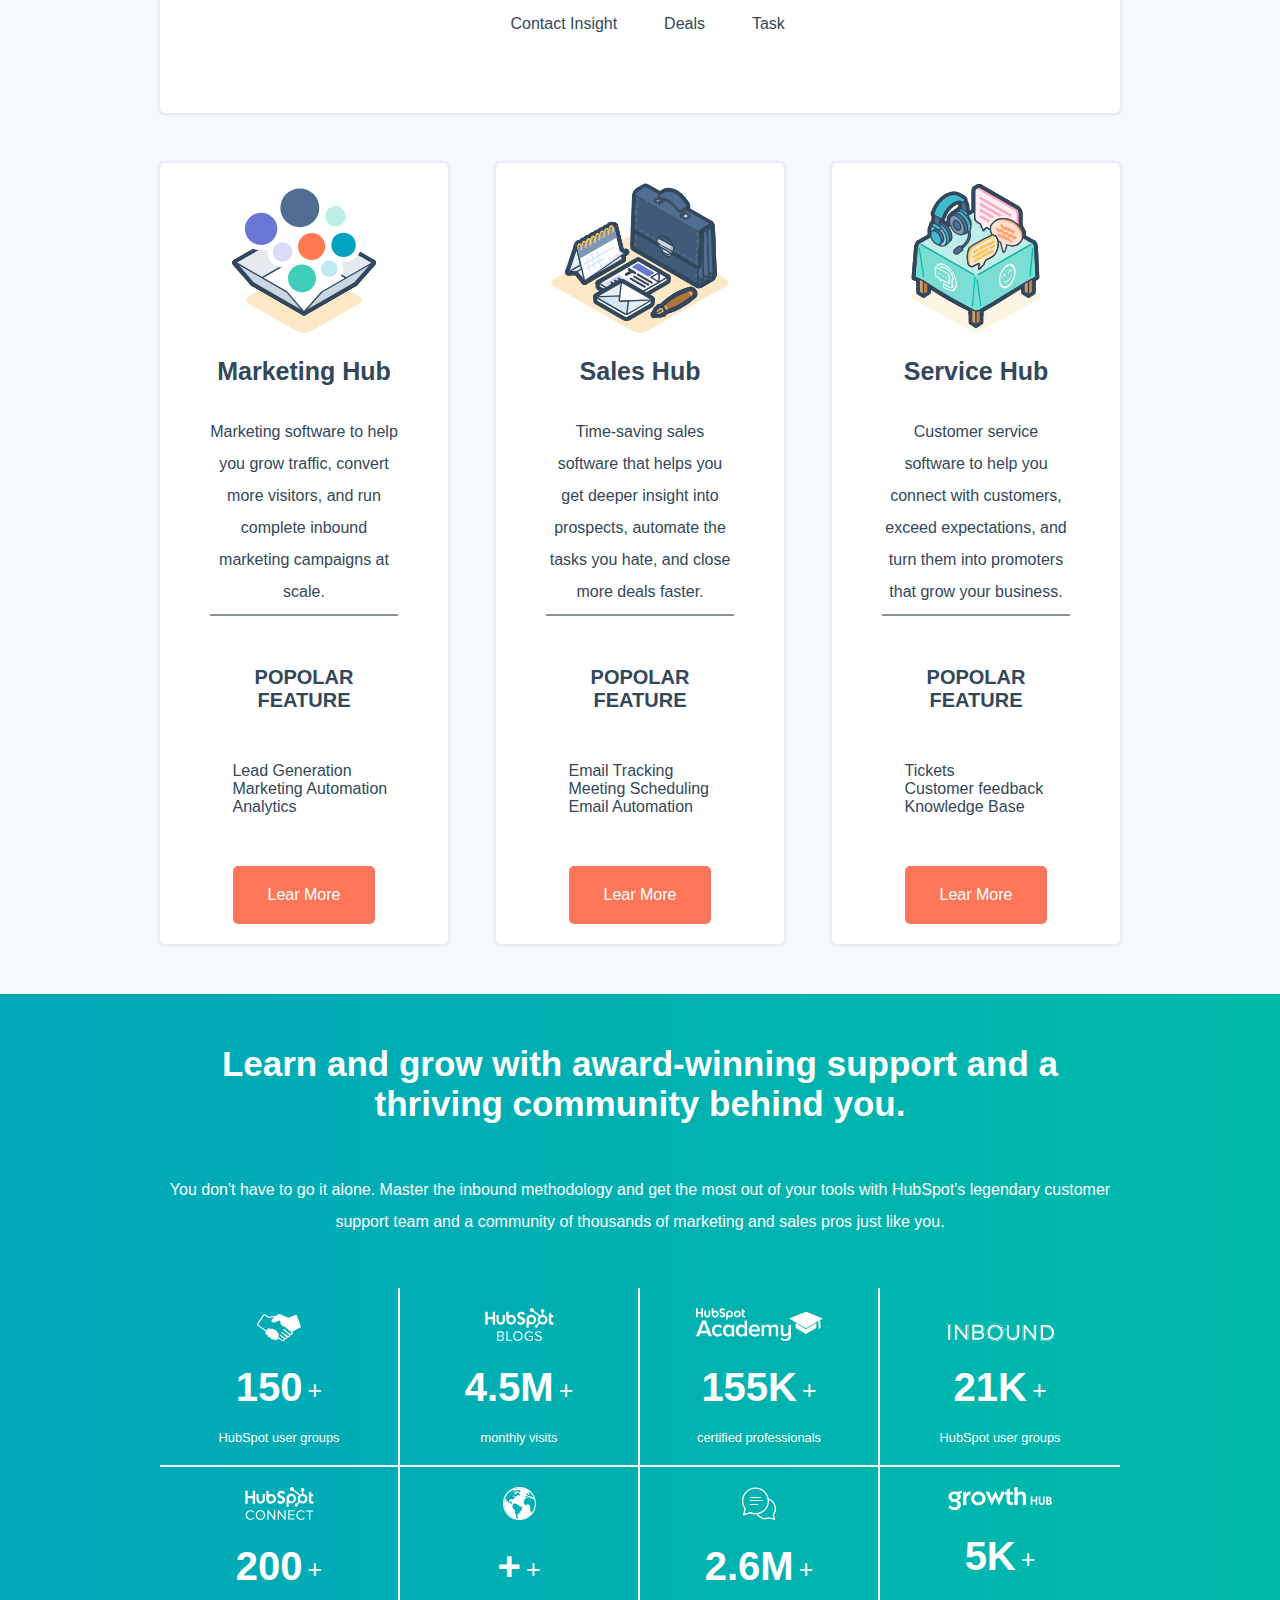
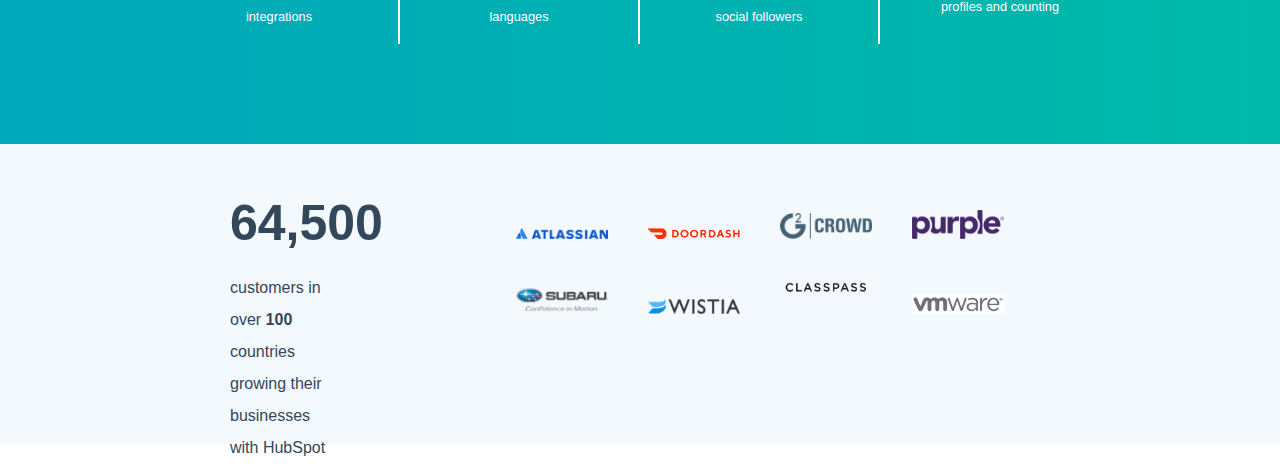
==== commit 00d32fe6: "Complete Customer Logo Section" ====
--- a/index.html
+++ b/index.html
@@ -196,6 +196,42 @@
             </div>
         </section>
         <!-- /Sezione sfondo blu -->
+
+        <section id="final_section" class="mtb_50">
+            <div class="customers clearfix container">
+                <div id="customers_numbers">
+                    <h2>64,500</h2>
+                    <p class="mtb_20">customers in over <strong>100</strong> countries growing their businesses with HubSpot</p>
+                </div>
+
+                <div id="customers_logo_section" class="clearfix">
+                    <div class="customers_logo">
+                        <img src="./assets/img/atlasian.webp" alt="">
+                    </div>
+                    <div class="customers_logo">
+                        <img src="./assets/img/doordash.webp" alt="">
+                    </div>
+                    <div class="customers_logo">
+                        <img src="./assets/img/g2crowd.webp" alt="">
+                    </div>
+                    <div class="customers_logo">
+                        <img src="./assets/img/purple.webp" alt="">
+                    </div>
+                    <div class="customers_logo">
+                        <img src="./assets/img/subaru.webp" alt="">
+                    </div>
+                    <div class="customers_logo">
+                        <img src="./assets/img/wistia.webp" alt="">
+                    </div>
+                    <div class="customers_logo">
+                        <img src="./assets/img/classpass.webp" alt="">
+                    </div>
+                    <div class="customers_logo">
+                        <img src="./assets/img/vmware.webp" alt="">
+                    </div>
+                </div>
+            </div>
+        </section>
     </main>
     <!-- Site Main Content -->
 
--- a/assets/css/style.css
+++ b/assets/css/style.css
@@ -347,6 +347,49 @@
     vertical-align: middle;
 }
 
-
-
+.customers{
+    text-align: center;
+}
+
+.customers > div {
+    float: left;
+}
+
+#customers_numbers{
+    width: 25%;
+    height: 100px;
+    padding: 0 70px;
+    text-align: left;
+}
+
+#customers_numbers h2{
+    font-size: 50px;
+}
+
+#customers_logo_section{
+    width: 55%;
+    margin: 0 10%;
+ }
+
+.customers_logo{
+    width: calc(100%/4);
+    height: 50px;
+    line-height: 50px;
+    vertical-align: middle;
+    float: left;
+    padding: 0 20px;
+    margin-bottom: 10px;
+/*     background-color: brown;
+ */
+}
+
+.customers_logo:not(:nth-child(7)){
+    margin-top: 15px;
+}
+
+.customers_logo img{
+object-fit: contain;
+width: 100%;
+/* background-color: blue;
+ */}
 /* Footer */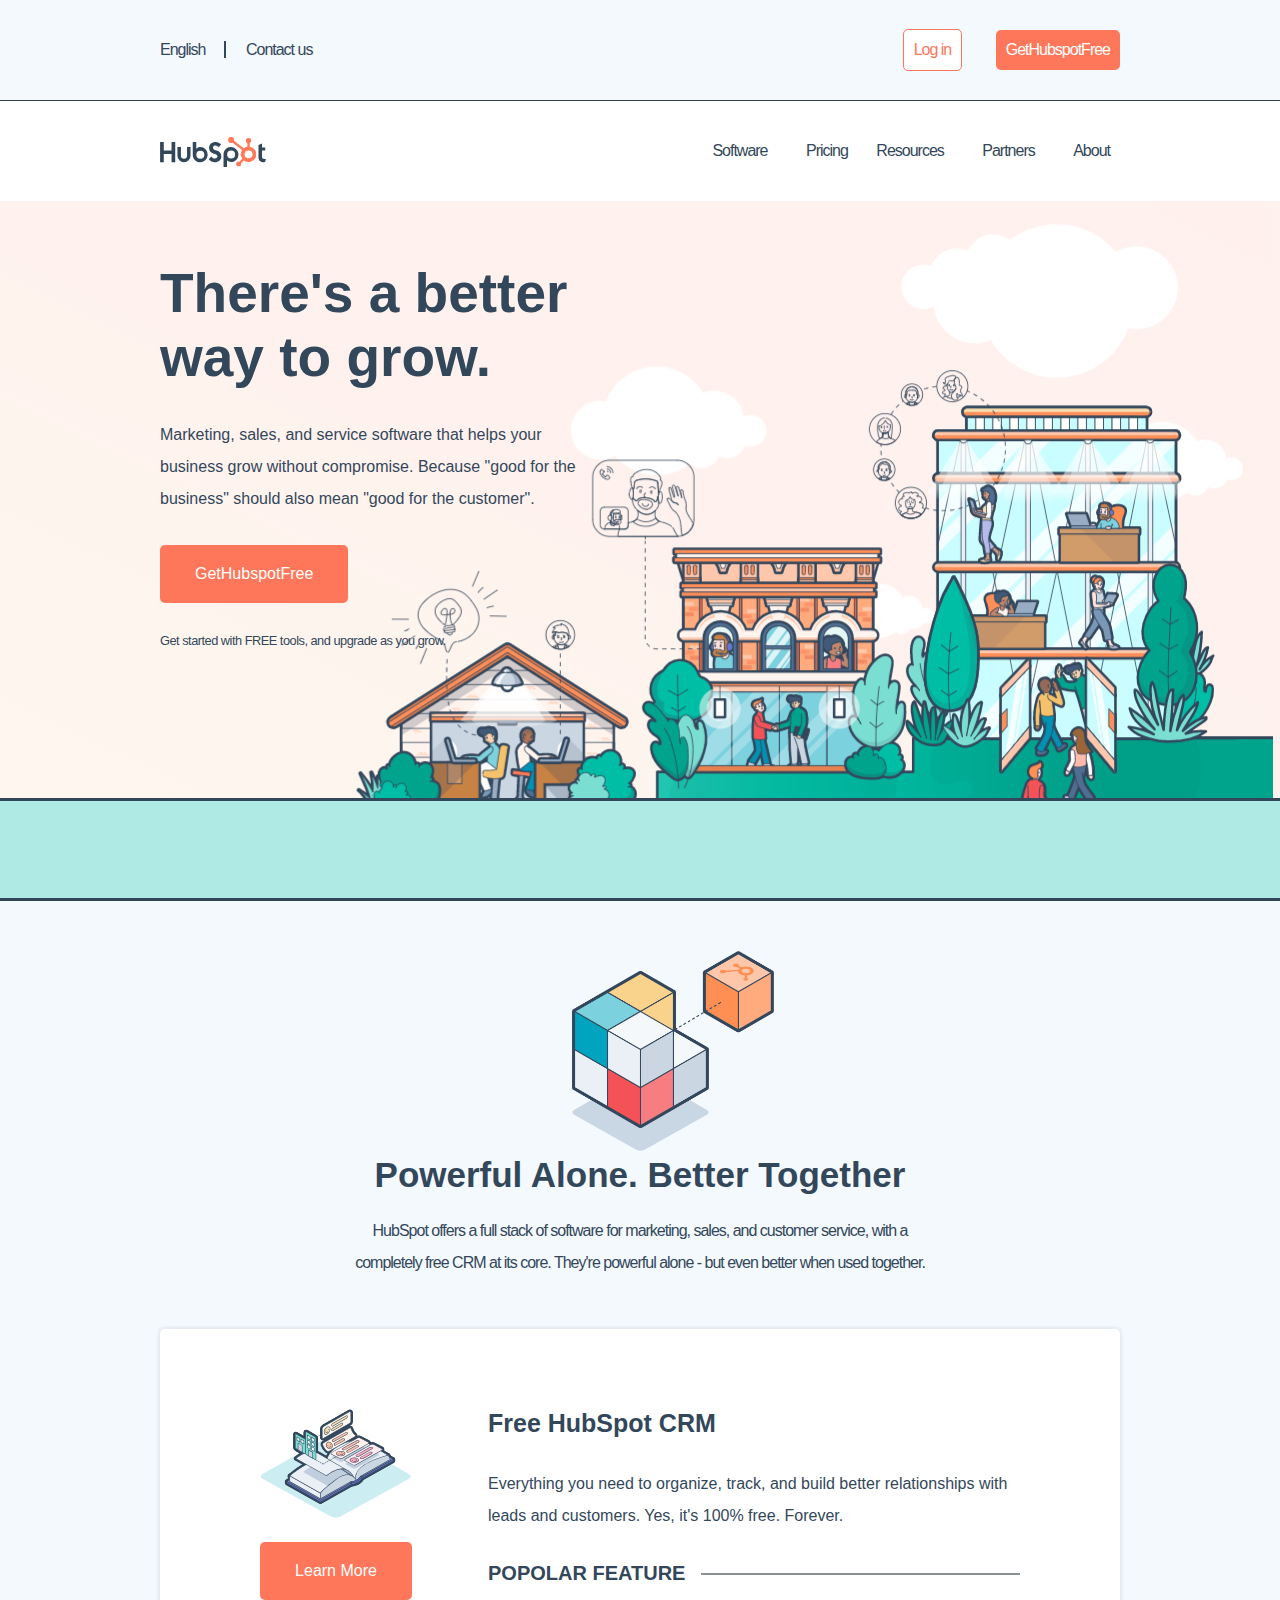
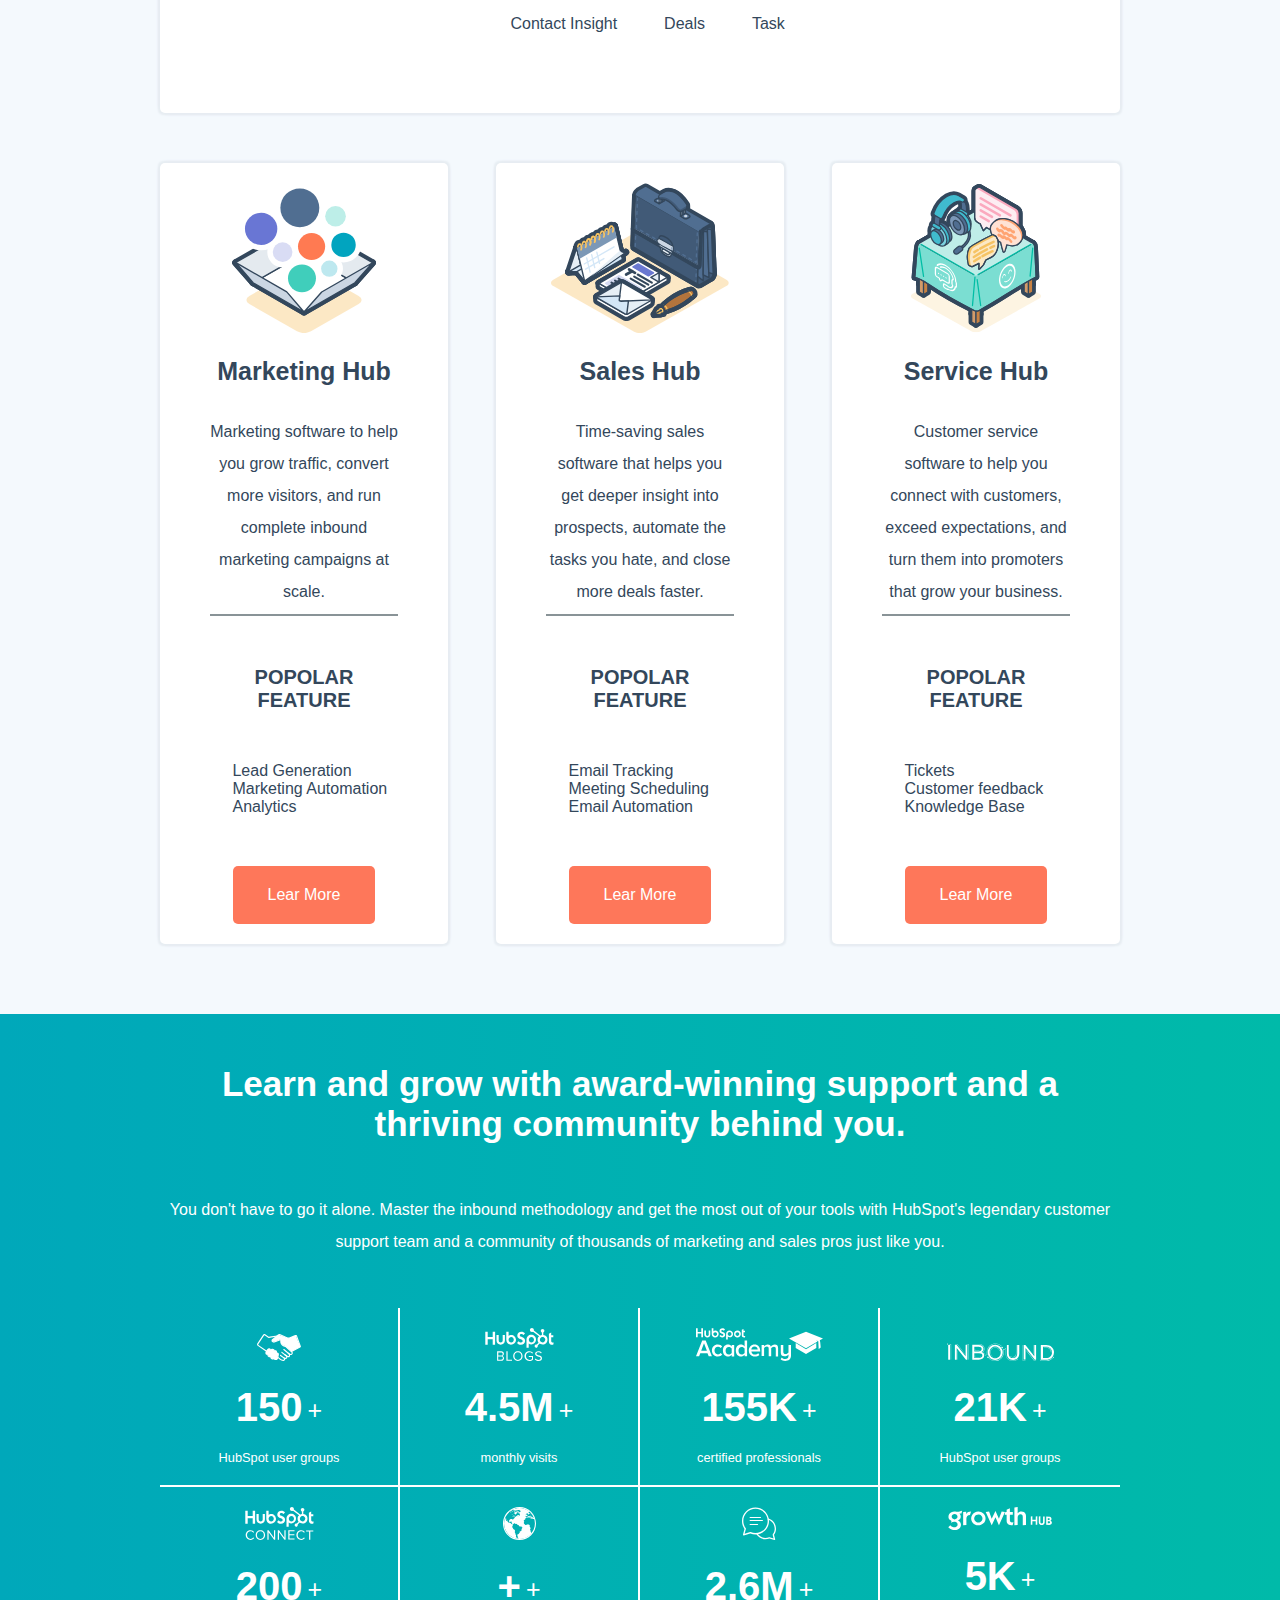
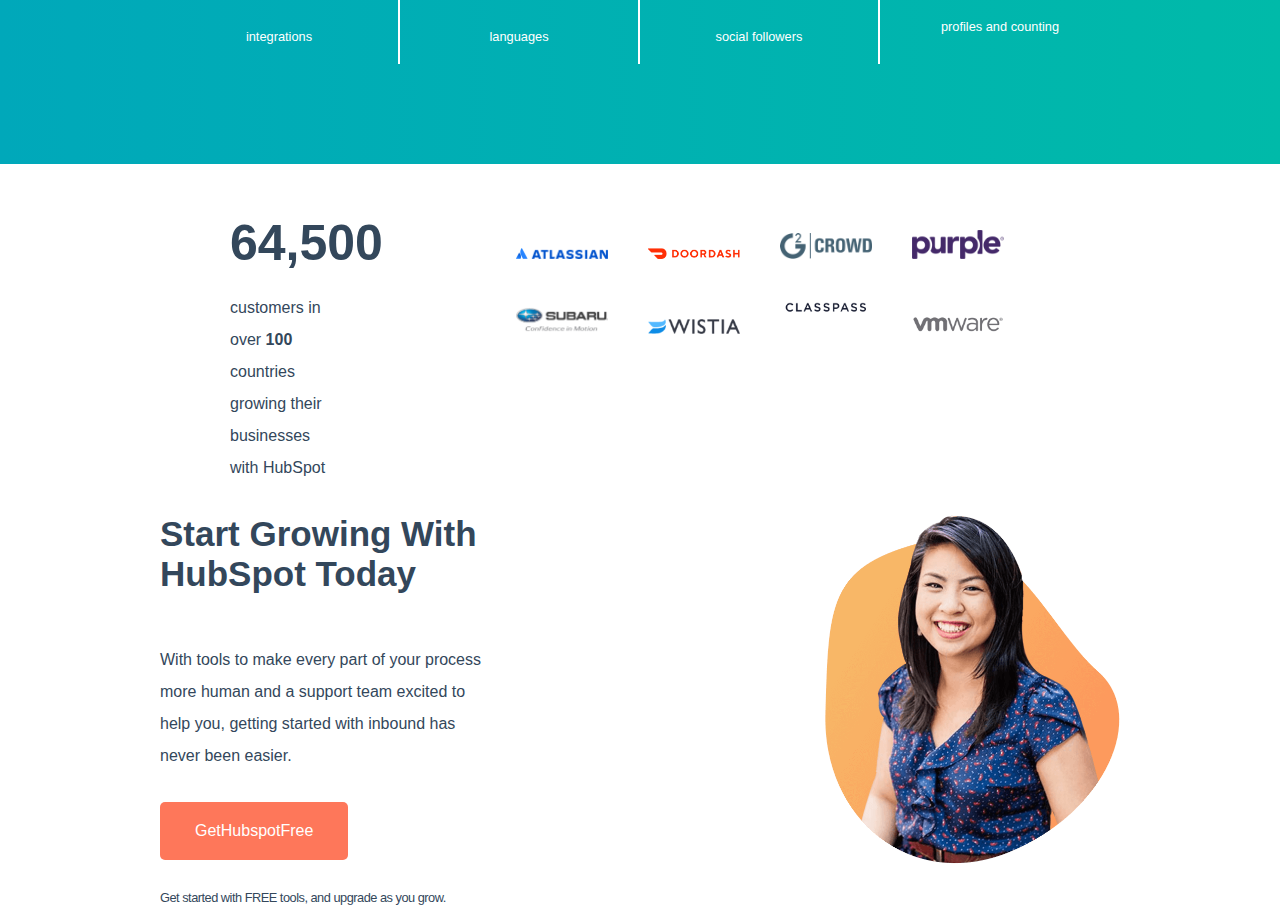
==== commit d71ef369: "Complete Mian Content" ====
--- a/index.html
+++ b/index.html
@@ -69,75 +69,78 @@
 
     <!-- Site Main Content -->
     <main class="clearfix">
-        <section id="top_maincontent" class="container">
-            <img src="./assets/img/cube.webp" alt="cubi">
-            <h2>Powerful Alone. Better Together</h2>
-            <p class="fw_500 mtb_20 ls_-1">HubSpot offers a full stack of software for marketing, sales, and customer service, with a completely free CRM at its core. They're powerful alone - but even better when used together.</p>
-        </section>
-
-        <section id="crm" class="container clearfix mtb_50 box_shadow">
-            <div id="left_crm">
-                <img src="./assets/img/book.svg" alt="">
-                <div class="btn_big mtb_20">Learn More</div>
-            </div>
-            <div id="right_crm">
-                <h3>Free HubSpot CRM</h3>
-                <p class="mtb_20 fw_500">Everything you need to organize, track, and build better relationships with leads and customers. Yes, it's 100% free. Forever.</p>
-                <div id="popolar_feature" class="clearfix">
-                    <div id="popolar_text" class="popolar_text_style">popolar feature</div>                    <div id="popolar_line"></div>
-                </div>
-                <ul>
-                    <li class="checkbox">Contact Insight</li>
-                    <li class="checkbox">Deals</li>
-                    <li class="checkbox">Task</li>
-                </ul>
-            </div>
-        </section>
-
-        <!-- Sezione 3 colonne -->
-        <section id="crm_features" class="container clearfix mtb_20">
-            <div class="column3 box_shadow">
-                <img src="./assets/img/buble.svg" alt="">
-                <h3>Marketing Hub</h3>
-                <p class="fw_500">Marketing software to help you grow traffic, convert more visitors, and run complete inbound marketing campaigns at scale.</p>
-                <div class="popolar_text_style mtb_50">popolar feature</div>
-                <ul>
-                    <li class="checkbox">Lead Generation</li>
-                    <li class="checkbox">Marketing Automation</li>
-                    <li class="checkbox">Analytics</li>
-                </ul>
-                <div class="btn_big mt_50">Lear More</div>
-            </div>
-
-            <div class="column3 box_shadow">
-                <img src="./assets/img/office.svg" alt="">
-                <h3>Sales Hub</h3>
-                <p class="fw_500">Time-saving sales software that helps you get deeper insight into prospects, automate the tasks you hate, and close more deals faster.</p>
-                <div class="popolar_text_style mtb_50">popolar feature</div>
-                <ul>
-                    <li class="checkbox">Email Tracking</li>
-                    <li class="checkbox">Meeting Scheduling</li>
-                    <li class="checkbox">Email Automation</li>
-                </ul>
-                <div class="btn_big mt_50">Lear More</div>
-
-            </div><div class="column3 box_shadow">
-                <img src="./assets/img/table.svg" alt="">
-                <h3>Service Hub</h3>
-                <p class="fw_500">Customer service software to help you connect with customers, exceed expectations, and turn them into promoters that grow your business.</p>
-                <div class="popolar_text_style mtb_50">popolar feature</div>
-                <ul>
-                    <li class="checkbox">Tickets</li>
-                    <li class="checkbox">Customer feedback</li>
-                    <li class="checkbox">Knowledge Base</li>
-                </ul>
-                <div class="btn_big mt_50">Lear More</div>
-            </div>
-        </section>
-        <!-- /Sezione 3 colonne -->
-
+        <div class="bg_lg">
+            <section id="top_maincontent" class="container">
+                <img src="./assets/img/cube.webp" alt="cubi">
+                <h2>Powerful Alone. Better Together</h2>
+                <p class="fw_500 mtb_20 ls_-1">HubSpot offers a full stack of software for marketing, sales, and customer service, with a completely free CRM at its core. They're powerful alone - but even better when used together.</p>
+            </section>
+    
+            <section id="crm" class="container clearfix mtb_50 box_shadow">
+                <div id="left_crm">
+                    <img src="./assets/img/book.svg" alt="">
+                    <div class="btn_big mtb_20">Learn More</div>
+                </div>
+                <div id="right_crm">
+                    <h3>Free HubSpot CRM</h3>
+                    <p class="mtb_20 fw_500">Everything you need to organize, track, and build better relationships with leads and customers. Yes, it's 100% free. Forever.</p>
+                    <div id="popolar_feature" class="clearfix">
+                        <div id="popolar_text" class="popolar_text_style">popolar feature</div>                    <div id="popolar_line"></div>
+                    </div>
+                    <ul>
+                        <li class="checkbox">Contact Insight</li>
+                        <li class="checkbox">Deals</li>
+                        <li class="checkbox">Task</li>
+                    </ul>
+                </div>
+            </section>
+    
+            <!-- Sezione 3 colonne -->
+            <section id="crm_features" class="container clearfix mtb_20">
+                <div class="column3 box_shadow">
+                    <img src="./assets/img/buble.svg" alt="">
+                    <h3>Marketing Hub</h3>
+                    <p class="fw_500">Marketing software to help you grow traffic, convert more visitors, and run complete inbound marketing campaigns at scale.</p>
+                    <div class="popolar_text_style mtb_50">popolar feature</div>
+                    <ul>
+                        <li class="checkbox">Lead Generation</li>
+                        <li class="checkbox">Marketing Automation</li>
+                        <li class="checkbox">Analytics</li>
+                    </ul>
+                    <div class="btn_big mt_50">Lear More</div>
+                </div>
+    
+                <div class="column3 box_shadow">
+                    <img src="./assets/img/office.svg" alt="">
+                    <h3>Sales Hub</h3>
+                    <p class="fw_500">Time-saving sales software that helps you get deeper insight into prospects, automate the tasks you hate, and close more deals faster.</p>
+                    <div class="popolar_text_style mtb_50">popolar feature</div>
+                    <ul>
+                        <li class="checkbox">Email Tracking</li>
+                        <li class="checkbox">Meeting Scheduling</li>
+                        <li class="checkbox">Email Automation</li>
+                    </ul>
+                    <div class="btn_big mt_50">Lear More</div>
+    
+                </div><div class="column3 box_shadow">
+                    <img src="./assets/img/table.svg" alt="">
+                    <h3>Service Hub</h3>
+                    <p class="fw_500">Customer service software to help you connect with customers, exceed expectations, and turn them into promoters that grow your business.</p>
+                    <div class="popolar_text_style mtb_50">popolar feature</div>
+                    <ul>
+                        <li class="checkbox">Tickets</li>
+                        <li class="checkbox">Customer feedback</li>
+                        <li class="checkbox">Knowledge Base</li>
+                    </ul>
+                    <div class="btn_big mt_50">Lear More</div>
+                </div>
+            </section>
+            <!-- /Sezione 3 colonne -->
+    
+        </div>
+        
         <!-- Sezione sfondo blu -->
-        <section id="blu_section" class="clearfix mt_50">
+        <section id="blu_section" class="clearfix">
             <div class="container">
                 <h2>Learn and grow with award-winning support and a thriving community behind you.</h2>
                 <p class="mtb_50">You don't have to go it alone. Master the inbound methodology and get the most out of your tools with HubSpot's legendary customer support team and a community of thousands of marketing and sales pros just like you.</p>
@@ -232,6 +235,21 @@
                 </div>
             </div>
         </section>
+
+        <section id="subscribe_section">
+            <div class="container clearfix">
+                <div class="subrscribe_left">
+                    <h2>Start Growing With HubSpot Today</h2>
+                    <p class="mt_50">With tools to make every part of your process more human and a support team excited to help you, getting started with inbound has never been easier.</p>
+                    <a href="#"><div class="trial_btn btn_big">GetHubspotFree</div></a>
+                    <div class="trial_text">Get started with FREE tools, and upgrade as you grow.</div>
+                </div>
+
+                <div class="subrsribe_picture">
+                    <img src="./assets/img/woman.webp" alt="">  
+                </div>
+            </div>
+        </section>
     </main>
     <!-- Site Main Content -->
 
--- a/assets/css/style.css
+++ b/assets/css/style.css
@@ -205,7 +205,7 @@
 }
 
 /* Main */
-main{
+.bg_lg{
     background-color: #f4f9fd;
     padding: 50px 0;
 }
@@ -347,6 +347,10 @@
     vertical-align: middle;
 }
 
+#final_section{
+    background-color: white;
+}
+
 .customers{
     text-align: center;
 }
@@ -390,6 +394,25 @@
 .customers_logo img{
 object-fit: contain;
 width: 100%;
-/* background-color: blue;
- */}
+}
+
+#subscribe_section{
+    background-color: white;
+    margin-top: 150px;
+}
+
+.subrscribe_left{
+    width: 35%;
+    float: left;
+}
+
+.subrsribe_picture{
+    text-align: right;
+    width: 65%;
+    float: left;
+}
+
+.subrsribe_picture > img{
+    height: 350px;
+}
 /* Footer */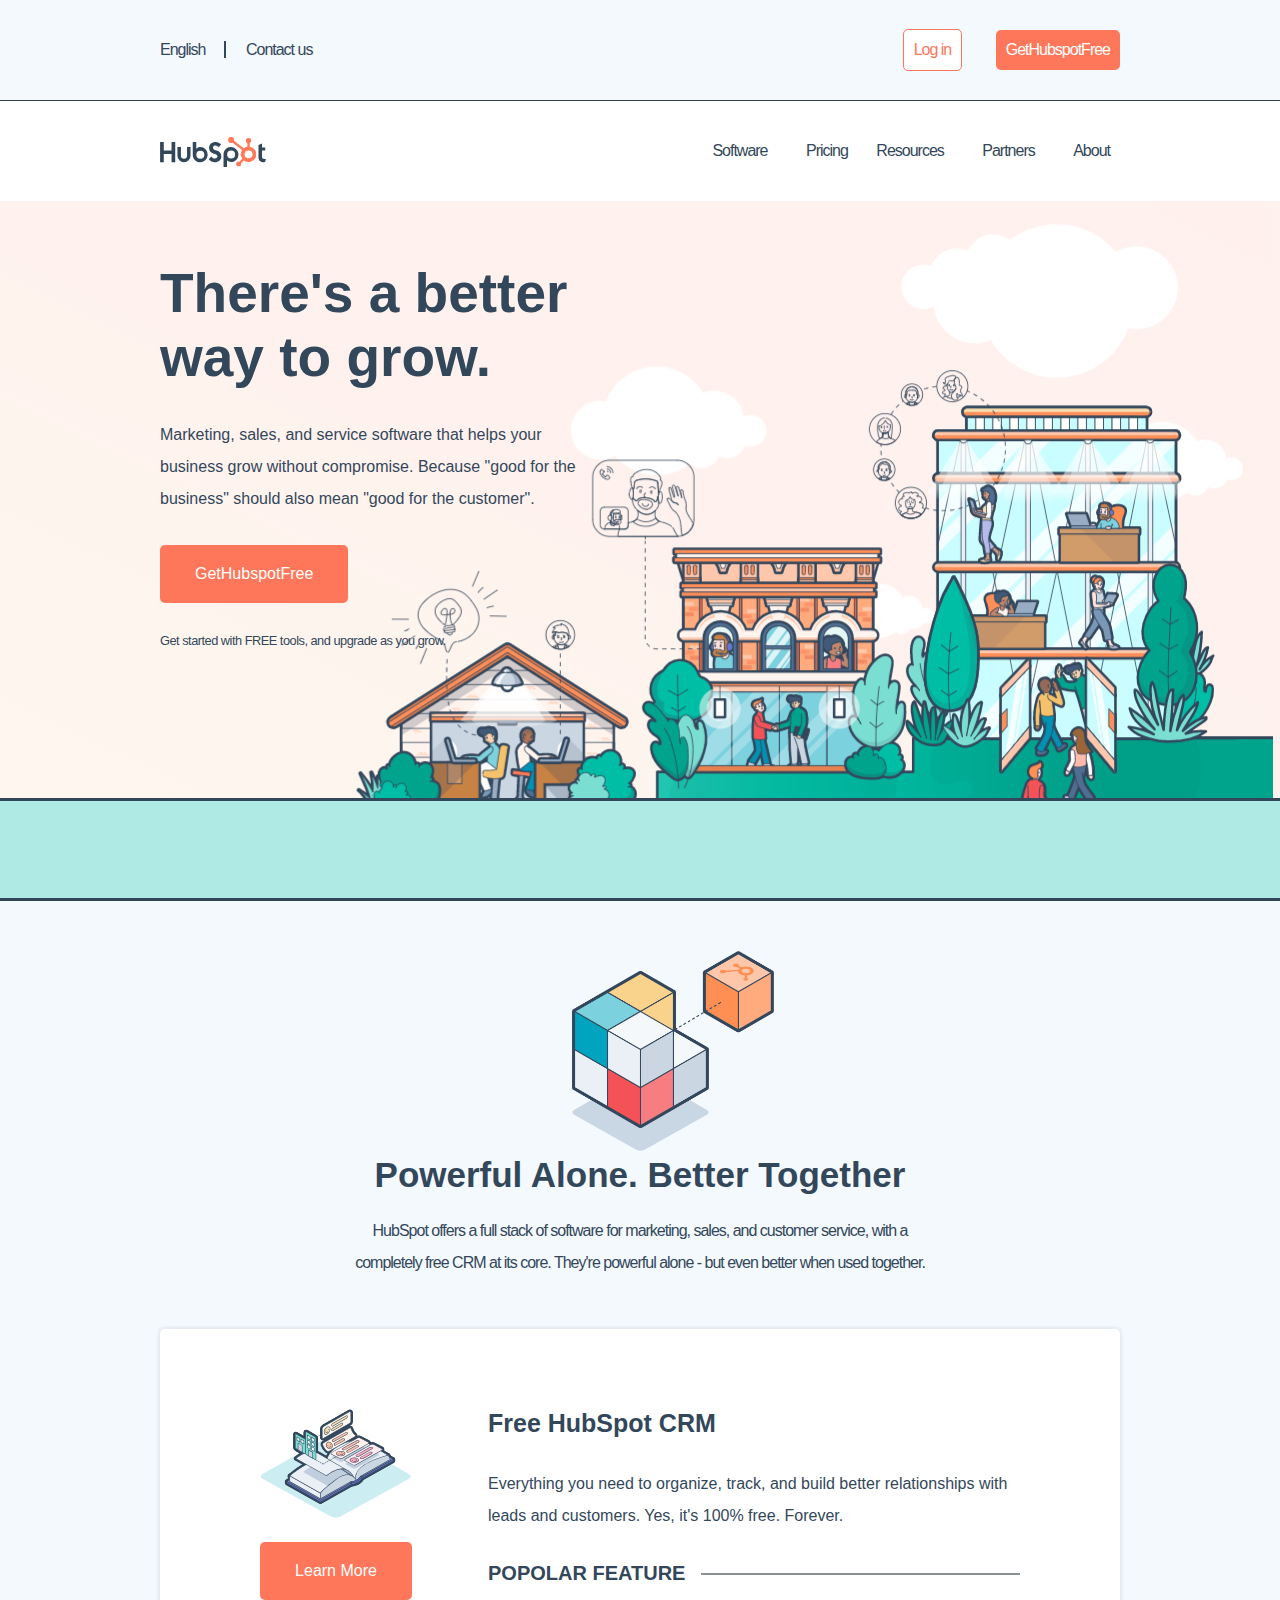
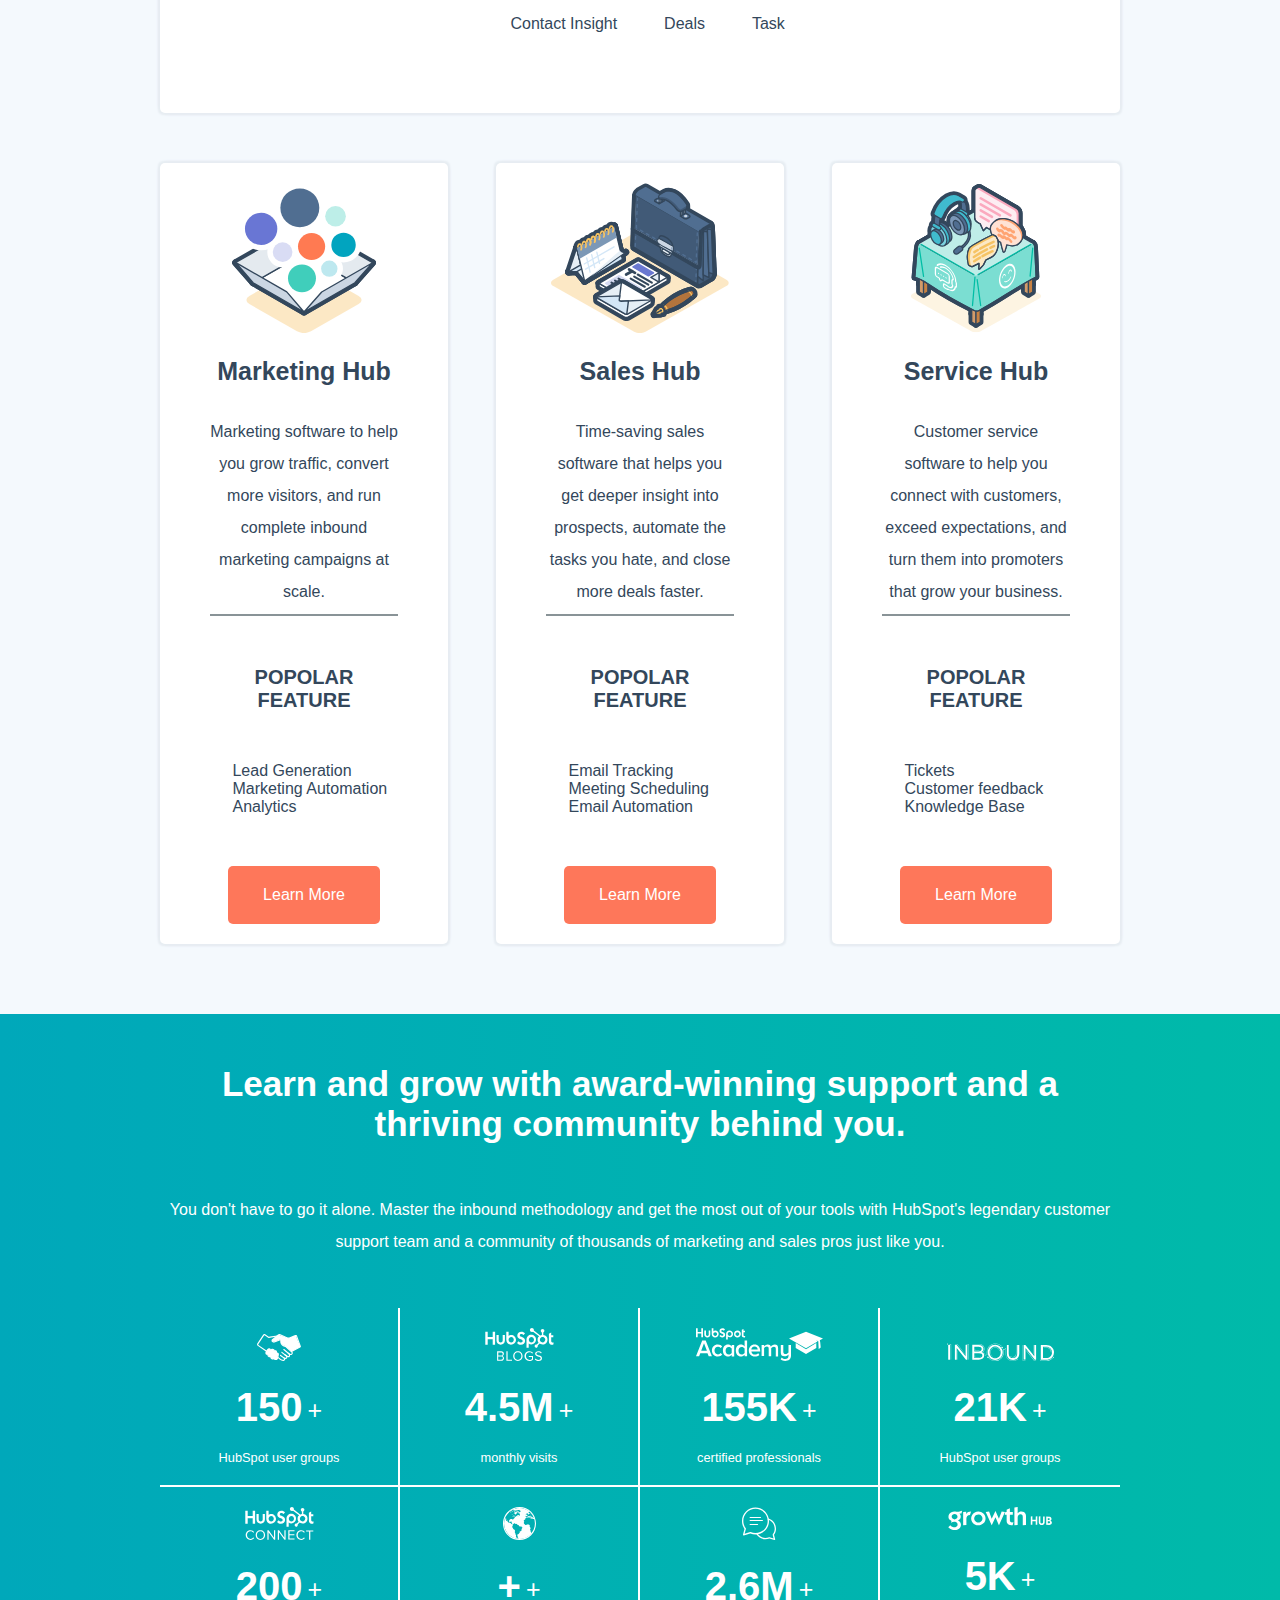
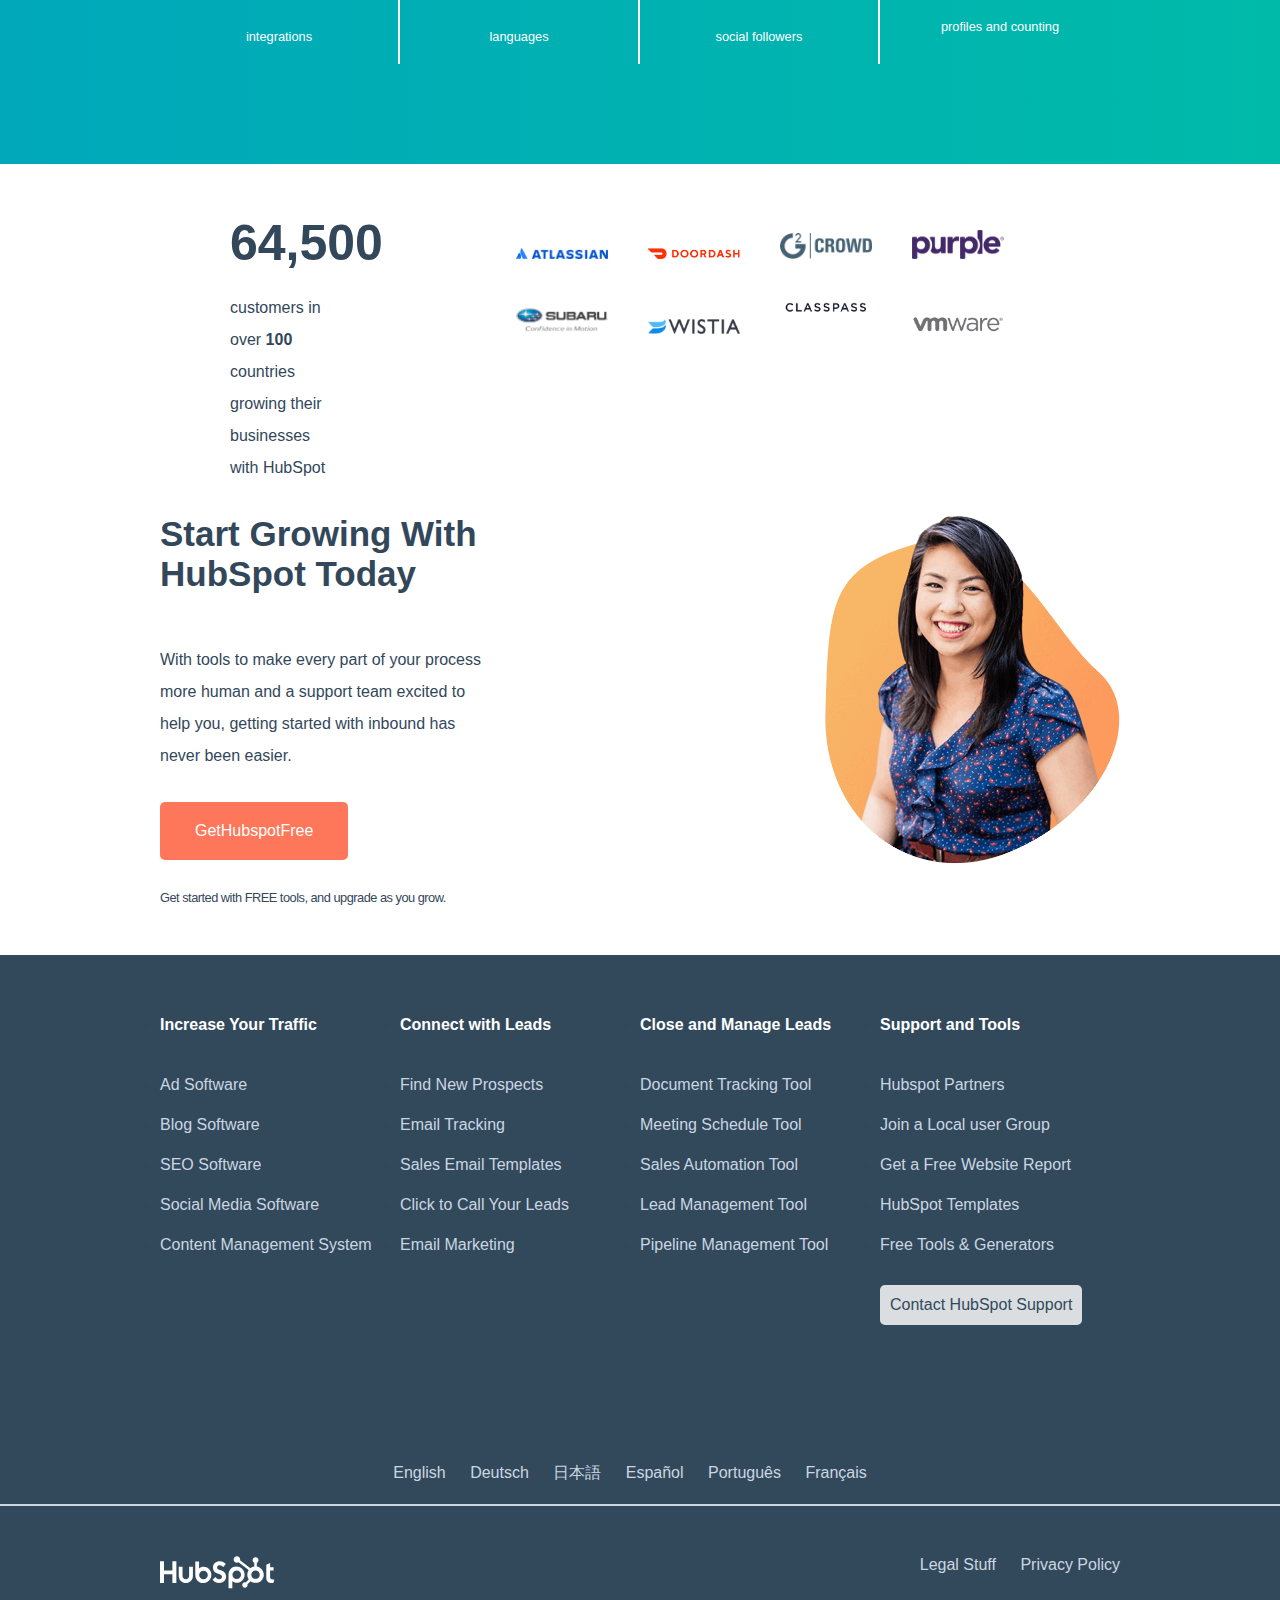
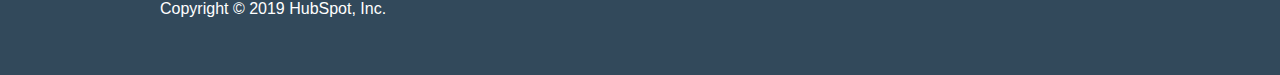
==== commit f67bf6aa: "Complete footer" ====
--- a/index.html
+++ b/index.html
@@ -79,7 +79,7 @@
             <section id="crm" class="container clearfix mtb_50 box_shadow">
                 <div id="left_crm">
                     <img src="./assets/img/book.svg" alt="">
-                    <div class="btn_big mtb_20">Learn More</div>
+                    <a href=""><div class="btn_big mtb_20">Learn More</div></a>
                 </div>
                 <div id="right_crm">
                     <h3>Free HubSpot CRM</h3>
@@ -107,7 +107,7 @@
                         <li class="checkbox">Marketing Automation</li>
                         <li class="checkbox">Analytics</li>
                     </ul>
-                    <div class="btn_big mt_50">Lear More</div>
+                    <a href=""><div class="btn_big mt_50">Learn More</div></a>
                 </div>
     
                 <div class="column3 box_shadow">
@@ -120,7 +120,7 @@
                         <li class="checkbox">Meeting Scheduling</li>
                         <li class="checkbox">Email Automation</li>
                     </ul>
-                    <div class="btn_big mt_50">Lear More</div>
+                    <a href=""><div class="btn_big mt_50">Learn More</div></a>
     
                 </div><div class="column3 box_shadow">
                     <img src="./assets/img/table.svg" alt="">
@@ -132,7 +132,7 @@
                         <li class="checkbox">Customer feedback</li>
                         <li class="checkbox">Knowledge Base</li>
                     </ul>
-                    <div class="btn_big mt_50">Lear More</div>
+                    <a href=""><div class="btn_big mt_50">Learn More</div></a>
                 </div>
             </section>
             <!-- /Sezione 3 colonne -->
@@ -236,7 +236,7 @@
             </div>
         </section>
 
-        <section id="subscribe_section">
+        <section id="subscribe_section" class="mtb_50">
             <div class="container clearfix">
                 <div class="subrscribe_left">
                     <h2>Start Growing With HubSpot Today</h2>
@@ -255,7 +255,79 @@
 
     <!-- Site Footer -->
     <footer>
-
+        <section id="footer_links_section" class="container clearfix">
+            <div class="footer_column">
+                <ul>
+                    <li><a href="#">Increase Your Traffic</a></li>
+                    <li><a href="#">Ad Software</a></li>
+                    <li><a href="#">Blog Software</a></li>
+                    <li><a href="#">SEO Software</a></li>
+                    <li><a href="#">Social Media Software</a></li>
+                    <li><a href="#">Content Management System</a></li>
+                </ul>
+            </div>
+            <div class="footer_column">
+                <ul>
+                    <li><a href="#">Connect with Leads</a></li>
+                    <li><a href="#">Find New Prospects</a></li>
+                    <li><a href="#">Email Tracking</a></li>
+                    <li><a href="#">Sales Email Templates</a></li>
+                    <li><a href="#">Click to Call Your Leads</a></li>
+                    <li><a href="#">Email Marketing</a></li>
+                </ul>
+            </div>
+            <div class="footer_column">
+                <ul>
+                    <li><a href="#">Close and Manage Leads</a></li>
+                    <li><a href="#">Document Tracking Tool</a></li>
+                    <li><a href="#">Meeting Schedule Tool</a></li>
+                    <li><a href="#">Sales Automation Tool</a></li>
+                    <li><a href="#">Lead Management Tool</a></li>
+                    <li><a href="#">Pipeline Management Tool</a></li>
+                </ul>
+            </div>
+            <div class="footer_column">
+                <ul>
+                    <li><a href="#">Support and Tools</a></li>
+                    <li><a href="#">Hubspot Partners</a></li>
+                    <li><a href="#">Join a Local user Group</a></li>
+                    <li><a href="#">Get a Free Website Report</a></li>
+                    <li><a href="#">HubSpot Templates</a></li>
+                    <li><a href="#">Free Tools & Generators</a></li>
+                </ul>
+                <a href="#"><div class="btn_sm btn_support mtb_20">Contact HubSpot Support</div></a>
+
+                <div class="social_contacts">
+                    <a href=""><i class="fab fa-facebook-f"></i></a>
+                    <a href=""><i class="fab fa-instagram"></i></a>
+                    <a href=""><i class="fab fa-youtube"></i></a>
+                    <a href=""><i class="fab fa-twitter"></i></a>
+                    <a href=""><i class="fab fa-linkedin-in"></i></a>
+                </div>
+            </div>
+        </section>
+        <section id="languages" class="mt_50">
+            <a href="#"><span>English</span></a>
+            <a href="#"><span>Deutsch</span></a>
+            <a href="#"><span>日本語</span></a>
+            <a href="#"><span>Español</span></a>
+            <a href="#"><span>Português</span></a>
+            <a href="#"><span>Français</span></a>
+        </section>
+
+        <section id="footer_legal" class="container clearfix">
+            <div class="left_legalmenu">
+                <a href="#"><img src="./assets/img/logo-white.svg" alt=""></a>
+                <p>Copyright © 2019 HubSpot, Inc.</p>
+            </div>
+
+            <div class="right_legalmenu">
+                <ul>
+                    <li><a href="#">Legal Stuff</a></li>
+                    <li><a href="#">Privacy Policy</a></li>
+                </ul>
+            </div>
+        </section>
     </footer>
     <!-- /Site Footer -->
 
--- a/assets/css/style.css
+++ b/assets/css/style.css
@@ -415,4 +415,81 @@
 .subrsribe_picture > img{
     height: 350px;
 }
-/* Footer */+/* Footer */
+footer{
+    background-color: #32495b;
+}
+
+.footer_column{
+    width: calc(100%/4);
+    padding: 30px 0;
+    float: left;
+}
+
+.footer_column ul li a{
+    color: #cbd6e2;
+    line-height: 2.5rem;
+    text-decoration: none;
+}
+
+.footer_column ul li:first-child a{
+    color: white;
+    line-height: 5rem;
+    font-weight: 600;
+}
+
+.btn_support{
+    background-color: #dadee0;
+    color: #32495b;
+    display: inline-block;
+}
+
+.social_contacts i{
+    color: #cbd6e2;
+    font-size: 1rem;
+}
+
+.social_contacts a{
+    margin-right: 25px;
+}
+
+#languages{
+    text-align: center;
+    border-bottom: 2px solid #cbd6e2;
+    padding: 20px 0;
+}
+
+#languages span{
+    color: #cbd6e2
+}
+
+#languages a{
+    margin-right: 20px;
+}
+
+#footer_legal{
+    padding: 50px 0;
+}
+#footer_legal > div{
+    float: left;
+    width: 50%;
+
+}
+
+#footer_legal p{
+    color: white;
+}
+
+.right_legalmenu{
+    text-align: right;
+}
+
+.right_legalmenu a{
+    color:#cbd6e2;
+    text-decoration: none;
+    margin-left: 20px;
+}
+
+.right_legalmenu li{
+    display: inline-block;
+}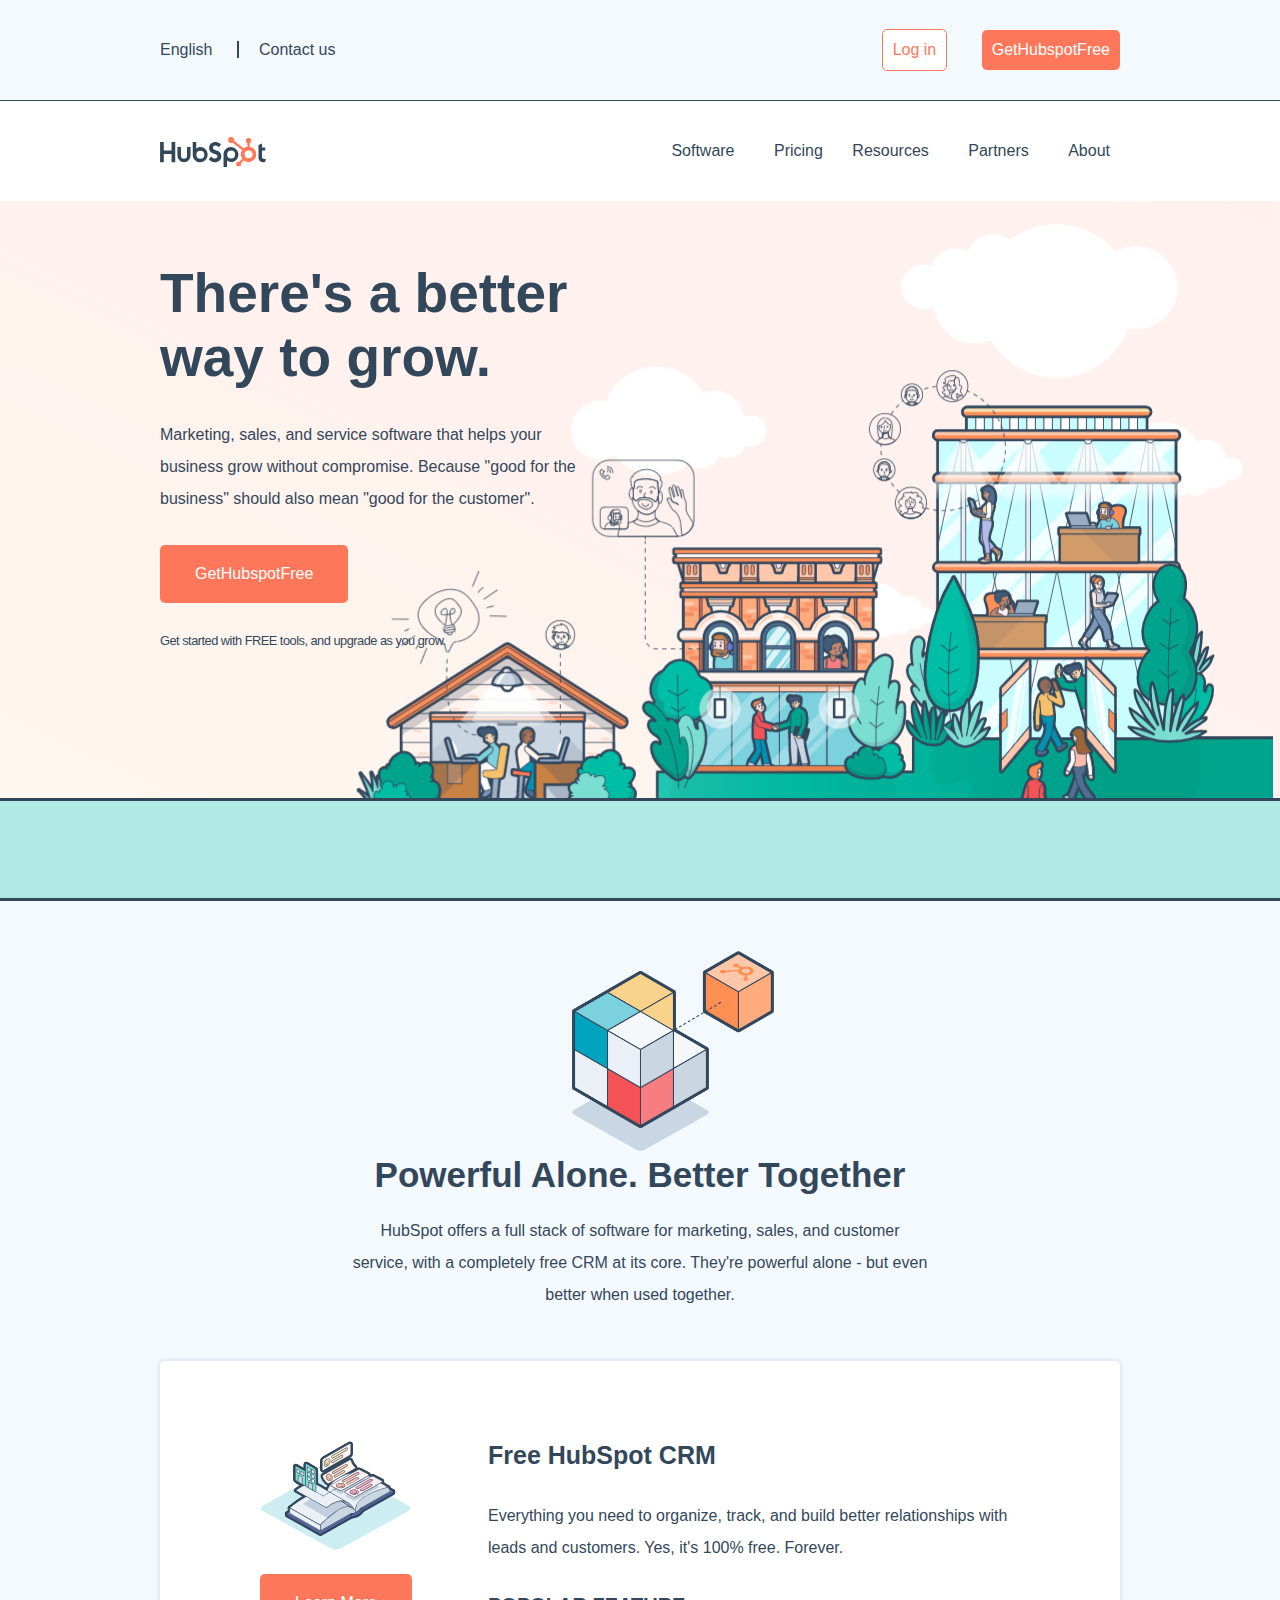
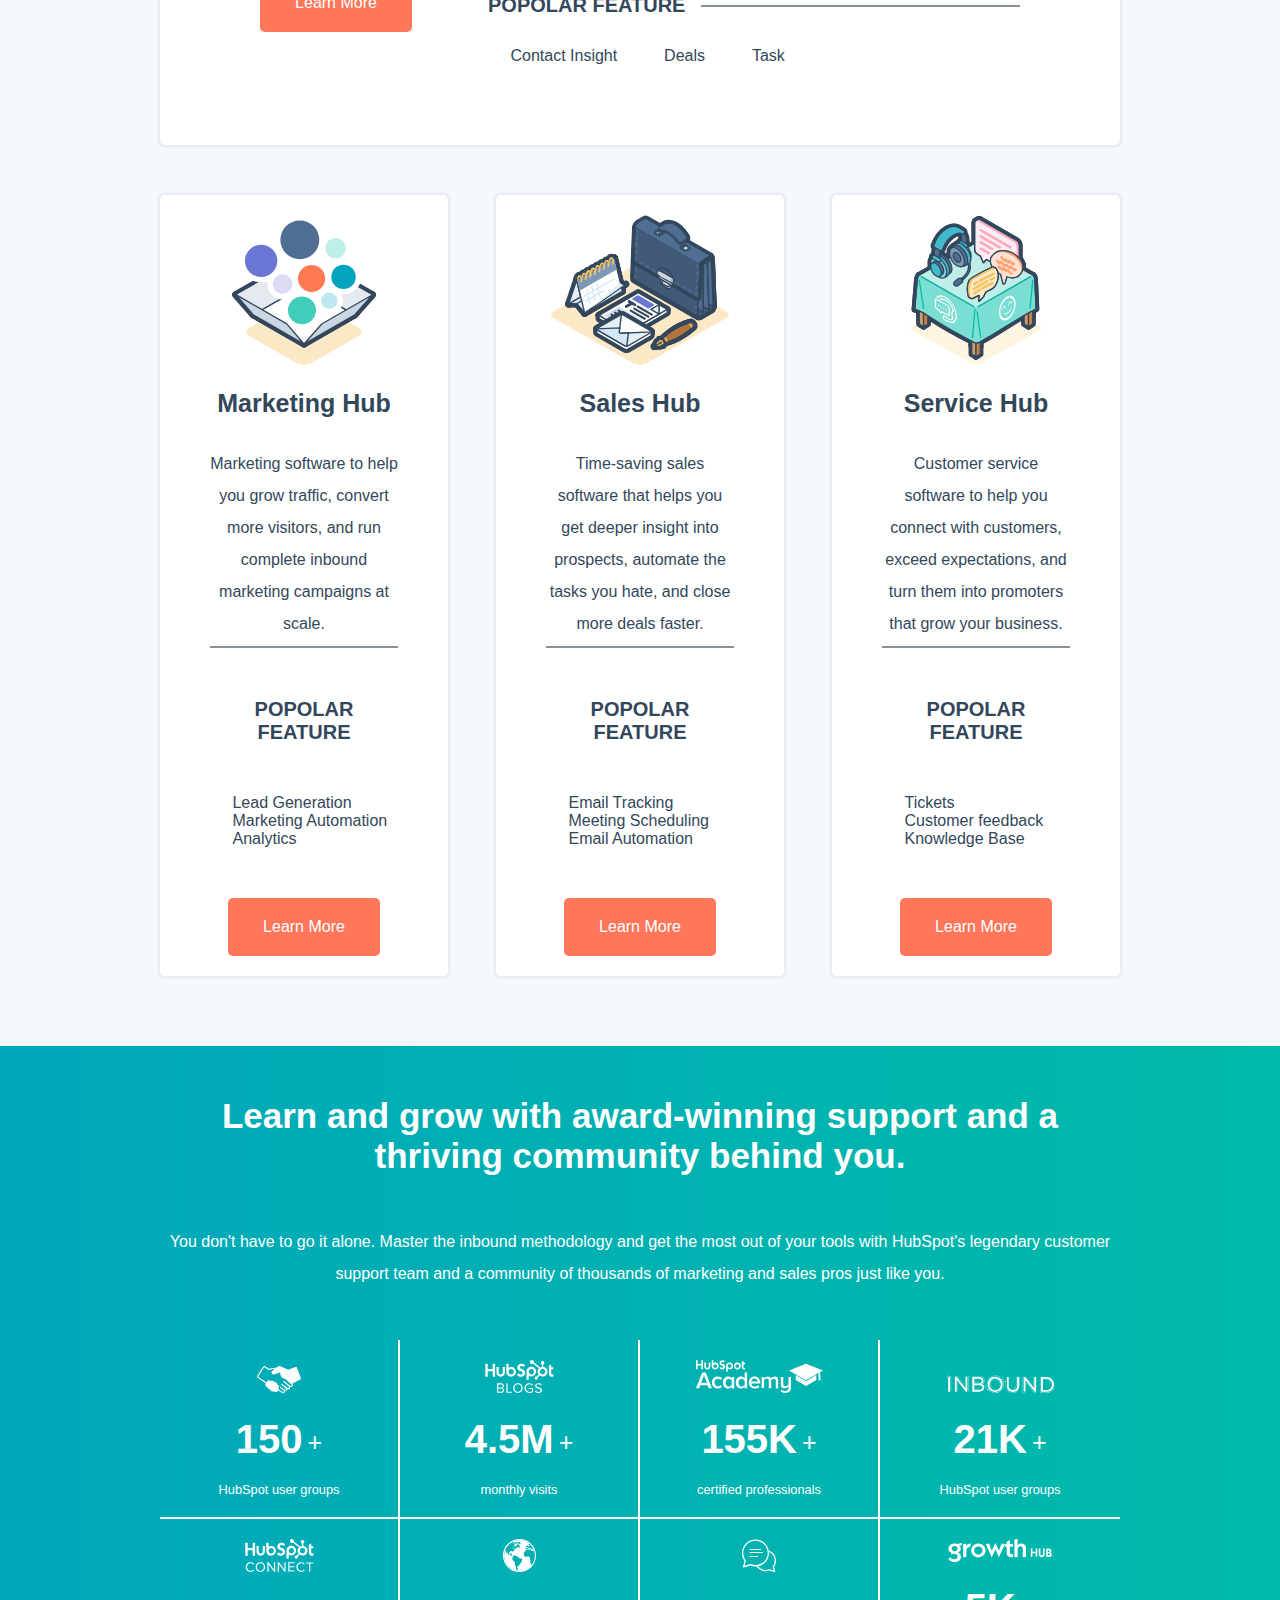
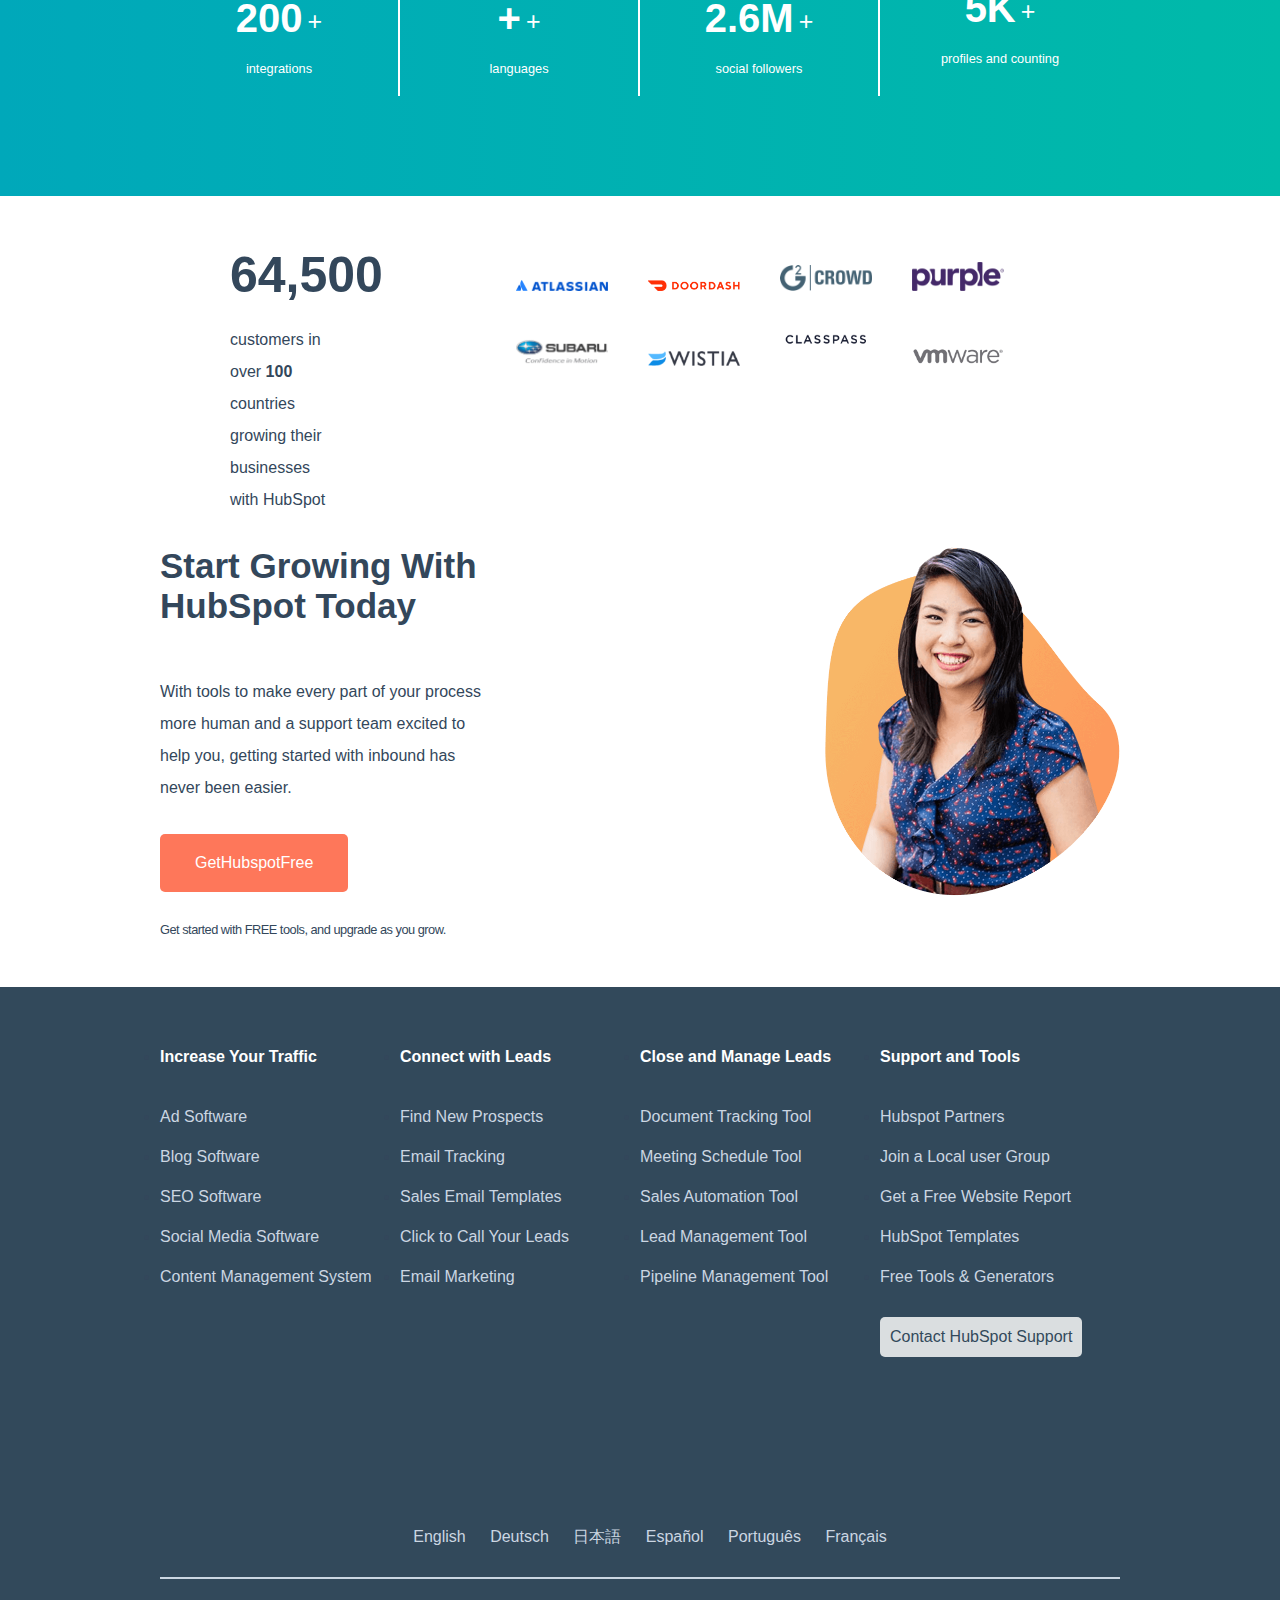
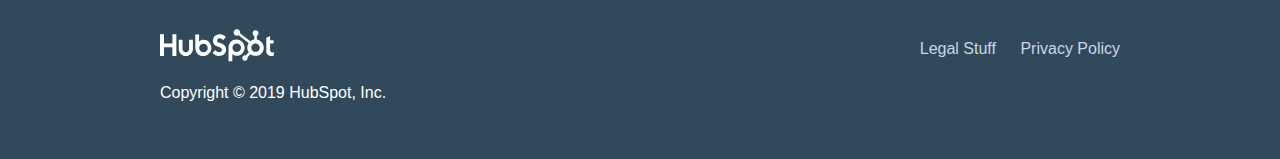
==== commit 83f9e3d2: "Add some text "hover"" ====
--- a/index.html
+++ b/index.html
@@ -23,8 +23,10 @@
         <nav class="topmenu fw_500 ls_-1">
             <div class="topmenu_nav container clearfix">
                 <div id="top_leftmenu">
-                    <a href=""><span id="language"><i class="fas fa-globe-europe"></i> English <i class="fas fa-chevron-down"></i></span></a> 
-                    <a href=""><span id="contact_us">Contact us</span></a> 
+                    <ul>
+                        <li id="language"><a href=""><i class="fas fa-globe-europe"></i> English <i class="fas fa-chevron-down"></i></span></a></li>
+                        <li ><a href="" id="contact_us">Contact us</a></li>
+                    </ul>
                 </div>
 
                 <div id="top_rightmenu">
@@ -73,7 +75,7 @@
             <section id="top_maincontent" class="container">
                 <img src="./assets/img/cube.webp" alt="cubi">
                 <h2>Powerful Alone. Better Together</h2>
-                <p class="fw_500 mtb_20 ls_-1">HubSpot offers a full stack of software for marketing, sales, and customer service, with a completely free CRM at its core. They're powerful alone - but even better when used together.</p>
+                <p class="fw_500 mtb_20">HubSpot offers a full stack of software for marketing, sales, and customer service, with a completely free CRM at its core. They're powerful alone - but even better when used together.</p>
             </section>
     
             <section id="crm" class="container clearfix mtb_50 box_shadow">
@@ -306,13 +308,15 @@
                 </div>
             </div>
         </section>
-        <section id="languages" class="mt_50">
-            <a href="#"><span>English</span></a>
-            <a href="#"><span>Deutsch</span></a>
-            <a href="#"><span>日本語</span></a>
-            <a href="#"><span>Español</span></a>
-            <a href="#"><span>Português</span></a>
-            <a href="#"><span>Français</span></a>
+        <section id="languages" class="mt_50 container">
+            <ul>
+                <li><a href="#">English</a></li>
+                <li><a href="#">Deutsch</a></li>
+                <li><a href="#">日本語</a></li>
+                <li><a href="#">Español</a></li>
+                <li><a href="#">Português</a></li>
+                <li><a href="#">Français</a></li>
+            </ul>
         </section>
 
         <section id="footer_legal" class="container clearfix">
--- a/assets/css/style.css
+++ b/assets/css/style.css
@@ -59,8 +59,9 @@
     font-weight: 500;
 }
 
-.ls_-1{
-    letter-spacing: -1px;
+.bg_lg{
+    background-color: #f4f9fd;
+    padding: 50px 0;
 }
 
 .box_shadow{
@@ -115,7 +116,7 @@
 }
 
 #language{
-    padding-right: 15px;
+    padding-right: 20px;
 }
 
 #contact_us{
@@ -129,7 +130,7 @@
     color: #fe775a;
 }
 
-#top_leftmenu a{
+header a{
     text-decoration: none;
 }
 
@@ -140,18 +141,15 @@
 #top_rightmenu > a{
     display: inline-block;
     margin-left: 30px;
-    text-decoration: none;
 }
 
 #top_rightmenu{
     text-align: right;
 }
-
 
 .main_menu{
     line-height: 100px;
     font-weight: 500;
-    letter-spacing: -1px;
 }
 #logo{
     width:30%;
@@ -167,21 +165,18 @@
     vertical-align: middle;
 }
 
-#main_rightmenu > ul > li{
+.topmenu li, .main_menu li{
     list-style-type: none;
     display: inline-block;
 }
 
 #main_rightmenu > ul > li a{
-    text-decoration: none;
     margin-left: 25px;
 }
 
 #arrow{
     margin-left: 10px;
 }
-
-
 .jumbotron{
     height: 600px;
     background-image: url('../img/jumbotron.png');
@@ -205,11 +200,6 @@
 }
 
 /* Main */
-.bg_lg{
-    background-color: #f4f9fd;
-    padding: 50px 0;
-}
-
 #top_maincontent{
     text-align:center;
     width: 45%;
@@ -224,10 +214,13 @@
     padding: 80px 100px;
 }
 
+#left_crm, #right_crm{
+    float: left;
+}
+
 #left_crm{
     width: 20%;
     text-align: center;
-    float: left;
 }
 
 #left_crm img{
@@ -236,7 +229,6 @@
 
 #right_crm{
     width: 70%;
-    float: left;
     margin-left: 10%;
 }
 
@@ -426,10 +418,11 @@
     float: left;
 }
 
-.footer_column ul li a{
+footer a{
     color: #cbd6e2;
     line-height: 2.5rem;
     text-decoration: none;
+    font-weight: 500;
 }
 
 .footer_column ul li:first-child a{
@@ -463,9 +456,6 @@
     color: #cbd6e2
 }
 
-#languages a{
-    margin-right: 20px;
-}
 
 #footer_legal{
     padding: 50px 0;
@@ -473,7 +463,6 @@
 #footer_legal > div{
     float: left;
     width: 50%;
-
 }
 
 #footer_legal p{
@@ -484,12 +473,26 @@
     text-align: right;
 }
 
-.right_legalmenu a{
-    color:#cbd6e2;
-    text-decoration: none;
+.right_legalmenu a, #languages a{
     margin-left: 20px;
 }
 
-.right_legalmenu li{
-    display: inline-block;
+.right_legalmenu li, #languages li{
+    display: inline-block;
+}
+
+/* hover */
+
+header a:hover{
+    color: #007a8c;
+    text-decoration: underline;
+}
+
+footer a:hover{
+    color: #7fd1de;
+    text-decoration: underline;
+}
+
+.social_contacts a:hover i{
+    color: #7fd1de;
 }